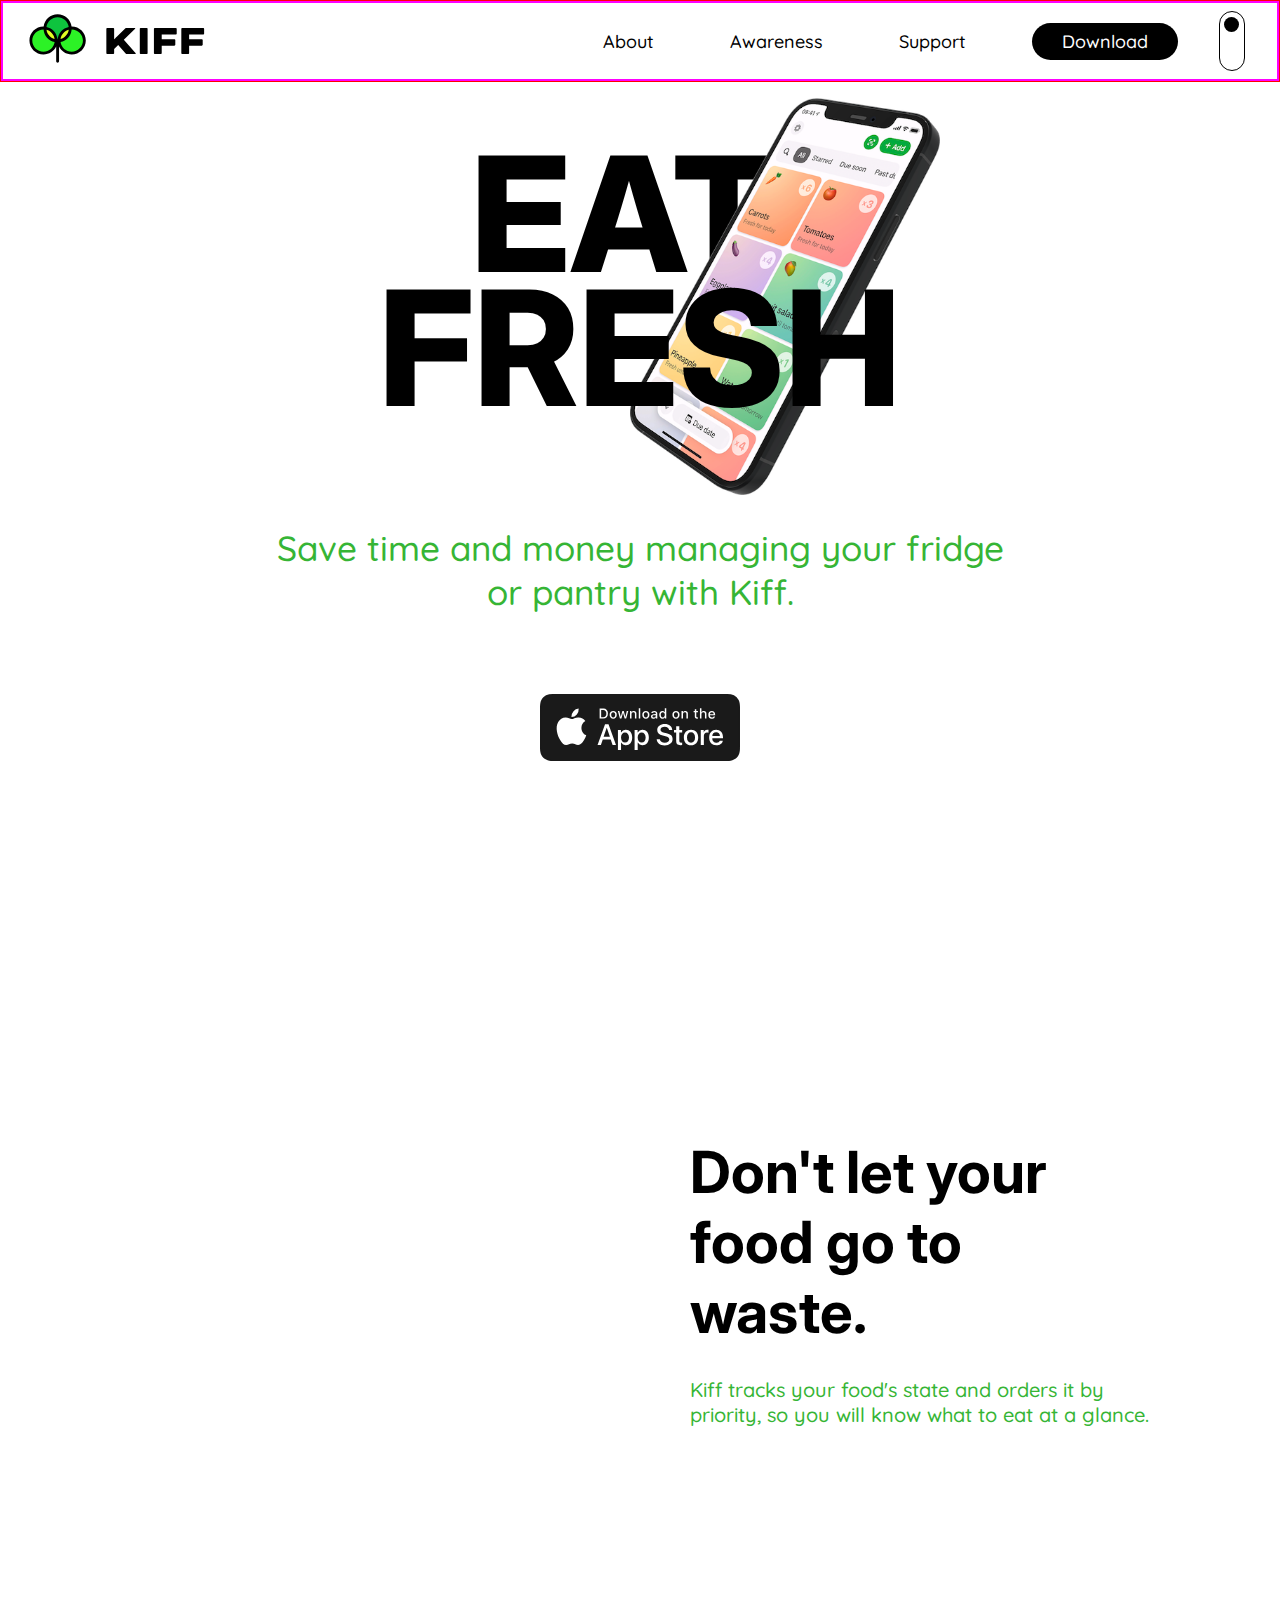
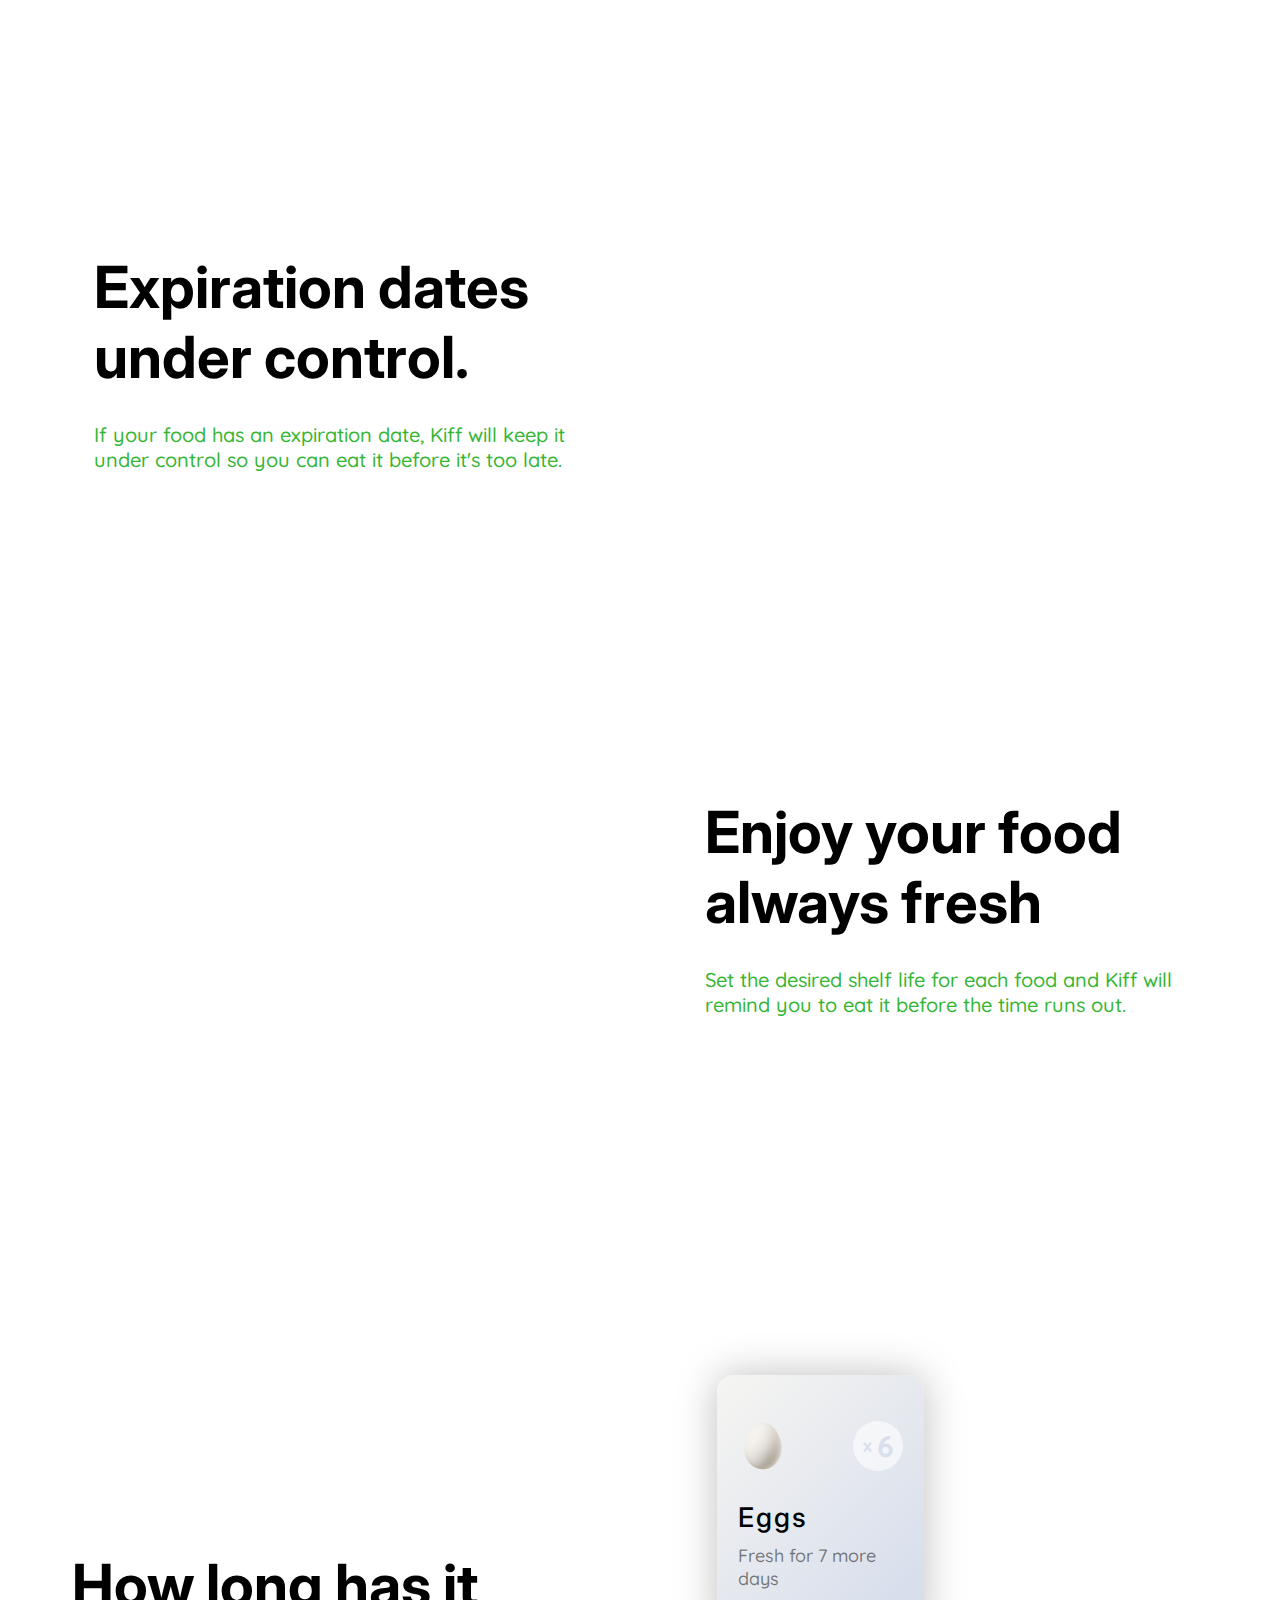
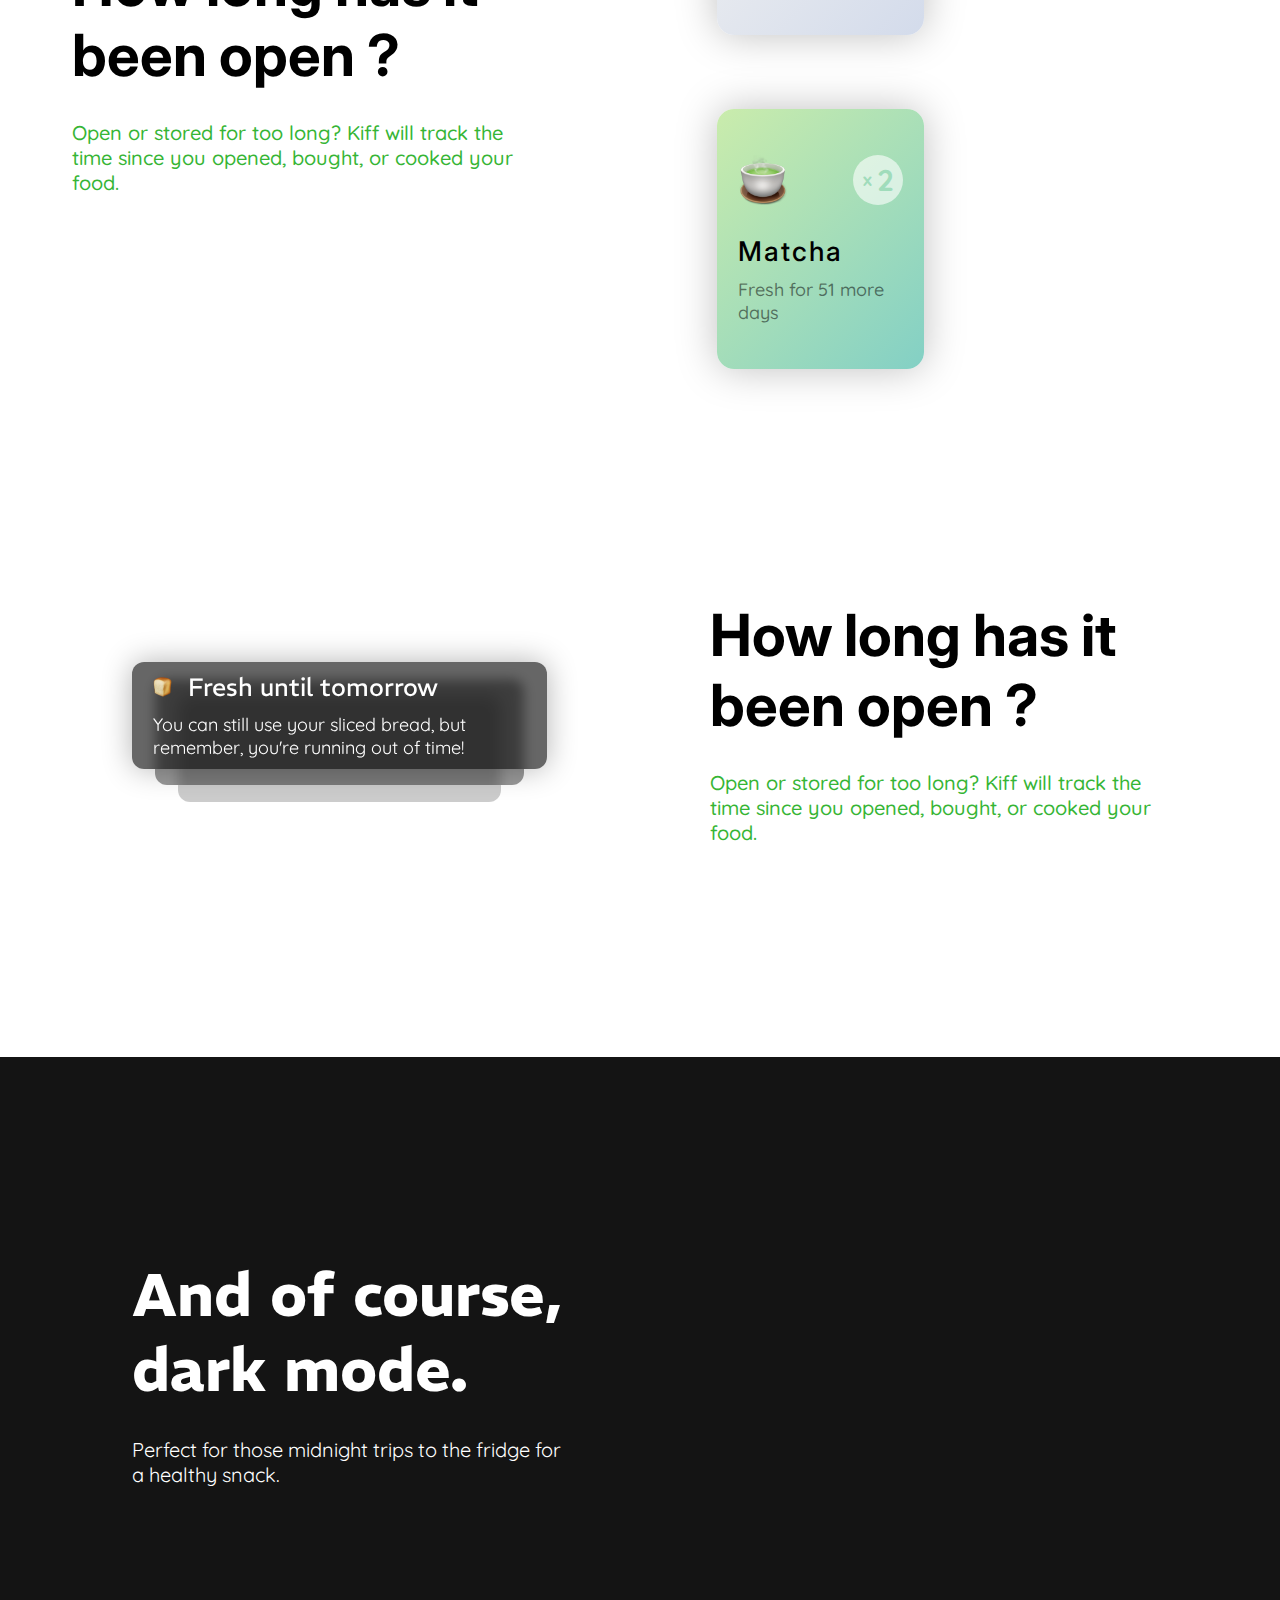
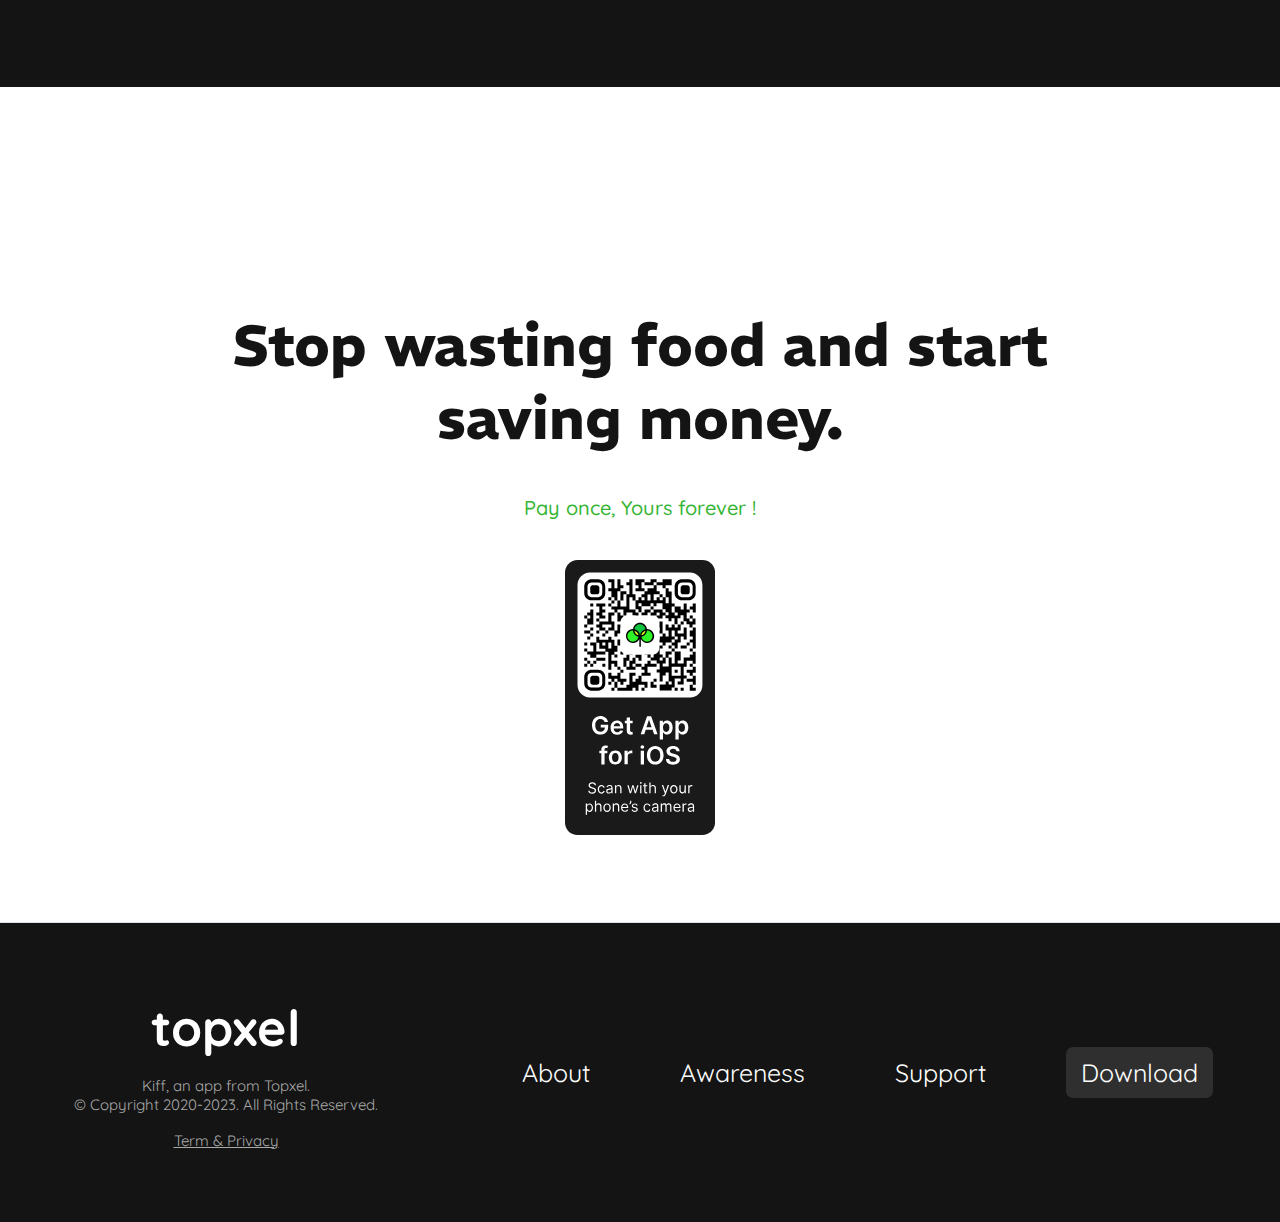
==== index.html @ e1a17e7e "all" ====
<!DOCTYPE html>
<html lang="en">

<head>
    <meta charset="UTF-8">
    <meta name="viewport" content="width=device-width, initial-scale=1.0">
    <title>EAT FRESH</title>
    <link href="stylesheet.css" rel="stylesheet">
    <link rel="stylesheet" href="darkModeSheet.css" disabled>
    <link rel="preconnect" href="https://fonts.googleapis.com">
    <link rel="preconnect" href="https://fonts.gstatic.com" crossorigin>
    <link href="https://fonts.googleapis.com/css2?family=Inter:wght@100;200;300;400;500;600;700;800;900&family=Quicksand:wght@300;400;500;600;700&family=REM:ital,wght@0,100;0,300;0,400;0,500;0,600;0,700;0,800;0,900;1,500;1,600;1,700;1,800;1,900&display=swap" rel="stylesheet">

    <script src="js/javascript.js"></script>



    <!-- Activer les CSS Media Queries -->
    <meta name="viewport" content="width=device-width, initial-scale=1.0, maximum-scale=1.0" />
</head>

<body>

    <section class="section1">
        <div class="menu-container">
            <nav class="nav-principale">
                <div class="navbar-toggle">
                    <span class="bar"></span>
                    <span class="bar"></span>
                    <span class="bar"></span>
                </div>
                <a href="index.html"><img  src="assets/asset 4.svg"></a>
                <ul class="navbar-menu">
                    <li class="right1"><a href="about.html">About</a></li>
                    <li class="right1"><a href="awareness.html">Awareness</a></li>
                    <li class="right1"><a href="support.html">Support</a></li>
                    <li class="right"><a href="https://www.apple.com/fr/">Download</a></li>
                </ul>


                <input type="checkbox" id="darkModeSheet" /><label for="darkModeSheet">Toggle</label>

            </nav>
        </div>
    </section>

    <section class="section2">
        <div class="global-1">
            <div class="EAT-FRESH">
                <h1> <span id="un">EAT </span>  <br>  <span id="deux"> FRESH </span> </h1>
                <img src="assets/asset 0.png">
            </div>
                <div class="accroche">
                    <h2>Save time and money managing your fridge <br> or pantry with Kiff.</h2>

                    <a target="_blank" href="https://www.apple.fr">
                        <img src="assets/asset 1.svg"/>
                    </a>
                </div>
            </div>
    </section>

    <section class="section3">
        <div class="global-2">
            <div class="mes-images">

                <div class="fond1">
                    <div class="logo1">
                        <img src="assets/asset 6.png">
                        <div class="nombre1">
                            <span>x</span>
                            <p>4</p>
                        </div>
                    </div>
                    <div class="name1">
                        <h1>Lettuce</h1>
                        <div class="espace1"></div>
                        <p>Fresh for 3 more<br>days</p>
                    </div>
                </div>



                <div class="fond2">
                    <div class="logo2">
                        <img src="assets/pineapple_1f34d.png">
                        <div class="nombre2">
                            <span>x</span>
                            <p>2</p>
                        </div>
                    </div>
                    <div class="name2">
                        <h1>Pineapple</h1>
                        <div class="espace1"></div>
                        <p>Fresh for 4 more<br>days</p>
                    </div>
                </div>



                <div class="fond3">
                    <div class="logo3">
                        <img src="assets/tomato_1f345.png">
                        <div class="nombre3">
                            <span>x</span>
                            <p>2</p>
                        </div>
                    </div>
                    <div class="name3">
                        <h1>Tomatoes</h1>
                        <div class="espace1"></div>
                        <p>Fresh for 8 more<br>days</p>
                    </div>
                </div>



                <div class="fond4">
                    <div class="logo4">
                        <img src="assets/carrot_1f955.png">
                        <div class="nombre4">
                            <span>x</span>
                            <p>6</p>
                        </div>
                    </div>
                    <div class="name4">
                        <h1>Carrots</h1>
                        <div class="espace1"></div>
                        <p>Fresh for 14 more<br>days</p>
                    </div>
                </div>
                
            </div>


            <div class="waste">
                <div class="global-3">
                <h1>Don't let your <br> food go to <br> waste.</h1>
                <p>Kiff tracks your food's state and orders it by priority, so you will know what to eat at a glance.</p>
            </div>
        </div>
    </div>
</section>

<section class="section4">
    <div class="global-4">
        <div class="expirations">
            <h1>Expiration dates under control.</h1>
            <p>If your food has an expiration date, Kiff will keep it under control so you can eat it before it's too late.</p>
        </div>
        <div class="card">
            <div class="mes3cards">


                <div class="card-1">
                    <div class="logo1-Milk">
                        <img src="assets/glass-of-milk_1f95b.png">
                        <div class="nombre1-Milk">
                            <span>x</span>
                            <p>1</p>
                        </div>
                    </div>
                    <div class="name1-Milk">
                        <h1>Milk</h1>
                        <p>Expires in 3 more<br>days</p>
                    </div>
                </div>


                <div class="card-2">
                    <div class="logo2-expire">
                        <img src="assets/hourglass-not-done-2395.png">
                        <p>Expires in</p>
                    </div>
                    <div class="name2-expire">
                        <h1> <span>7</span> days</h1>
                        <p>Aug 3, 2023</p>
                    </div>
                </div>


                <div class="card-3">
                    <div class="logo3-expire">
                        <img src="assets/hourglass-not-done-2395.png">
                        <p>Expires</p>
                    </div>
                    <div class="name3-expire">
                        <h1>Todays</h1>
                        <p>Aug 3, 2023</p>
                    </div>
                </div>


            </div>
        </div>
    </div>
</section>

<section class="section5">

    <div class="global-5">
        <div class="card-bis">
            <div class="mes3cards-bis">


                <div class="card-4">
                    <div class="logo4">
                        <img src="assets/spaghetti_1f35d.png">
                        <div class="nombre4-bis">
                            <span>x</span>
                            <p> 1</p>
                        </div>
                    </div>
                    <div class="name4-bis">
                        <h1>Pasta</h1>
                        <p>Fresh until tomorrow</p>
                    </div>
                </div>


                <div class="card-5">
                    <div class="logo5">
                        <img src="assets/stopwatch.png">
                        <p>Shelf Life</p>
                    </div>
                    <div class="name5">
                        <h1> <span>2</span> days</h1>
                    </div>
                </div>


                <div class="card-6">
                    <div class="logo6">
                        <img src="assets/view.png">
                        <p>Tracked for</p>
                    </div>
                    <div class="name6">
                        <h1> <span>1</span> days</h1>
                        <p>Since Aug 3, 2023</p>
                    </div>
                </div>


            </div>
        </div>

        <div class="enjoy">
            <h1>Enjoy your food always fresh</h1>
            <p>Set the desired shelf life for each food and Kiff will remind you to eat it before the time runs out.</p>
        </div>
    </div>
</section>



<section class="section7">
    <div class="global-7">
        <div class="mes-images-7">

            <div class="fond7">
                <div class="logo7">
                    <img src="assets/egg_1f95a.png">
                    <div class="nombre7">
                        <span>x</span>
                        <p>6</p>
                    </div>
                </div>
                <div class="name7">
                    <h1>Eggs</h1>
                    <div class="espace1"></div>
                    <p>Fresh for 7 more<br>days</p>
                </div>
            </div>


            <div class="fond8">
                <div class="logo8">
                    <img src="assets/view.png">
                    <p>Tracked for</p>
                </div>
                <div class="name8">
                    <h1> <span>28</span> days</h1>
                    <p>Since Jul 7, 2023</p>
                </div>
            </div>

            <div class="fond9">
                <div class="logo9">
                    <img src="assets/teacup-without-handle_1f375.png">
                    <div class="nombre9">
                        <span>x</span>
                        <p>2</p>
                    </div>
                </div>
                <div class="name9">
                    <h1>Matcha</h1>
                    <div class="espace1"></div>
                    <p>Fresh for 51 more<br>days</p>
                </div>
            </div>



            <div class="fond10">
                <div class="logo10">
                    <img src="assets/view.png">
                    <p>Tracked for</p>
                </div>
                <div class="name10">
                    <h1> <span>9</span> days</h1>
                    <p>Since Jul 26, 2023</p>
                </div>
            </div>
        </div>


        <div class="long">
            <div class="mini-global-7">
            <h1>How long has it been open ?</h1>
            <p>Open or stored for too long? Kiff will track the time since you opened, bought, or cooked your food.</p>
        </div>
    </div>
</div>

</section>




<section class="section8">
    <div class="global-8">
        <div class="notifs">

        <div class="notif1">
            <div class="titre">
                <img src="assets/bread_1f35e.png">
                <h1>Fresh until tomorrow</h1>
            </div>
            <p>You can still use your sliced bread, but remember, you're running out of time!</p>
        </div>
        <div class="notif2"></div>
        <div class="notif3"></div>

        </div>

        <div class="alert">
            <h1>How long has it been open ?</h1>
            <p>Open or stored for too long? Kiff will track the time since you opened, bought, or cooked your food.</p>
        </div>
    </div>
</section>


<section class="section9">
    <div class="bandeau">
        <div class="course">
            <h1>And of course, <br>dark mode.</h1>
            <p>Perfect for those midnight trips to the fridge for <br> a healthy snack.</p>
        </div>
        <div class="telephone">
            <img src="assets/asset 2.png">
        </div>
    </div>
</section>


<section class="section10">
    <div class="global-9">
        <h1>Stop wasting food and start<br> saving money.</h1>
        <p>Pay once, Yours forever !</p>
        <img src="assets/asset 3.svg">
    </div>
</section>



<footer>
    <div class="global-end">
        <div class="gauche">
            <h1>topxel</h1>
            <p>Kiff, an app from Topxel. <br>
                © Copyright 2020-2023. All Rights Reserved.</p>
            <div class="private">
                <p>Term & Privacy</p>
            </div>
        </div>


        <div class="droite">
            <ul>
                <li class="fin1"><a href="#">About</a></li>
                <li class="fin1"><a href="#">Awareness</a></li>
                <li class="fin1"><a href="#">Support</a></li>
                <li class="fin"><a href="#https://apple.fr">Download</a></li>
            </ul>
        </div>
    </div>


</footer>


</body>

</html>
---- stylesheet.css ----
*,
::before,
::after {
    box-sizing: border-box;
    margin: 0;
    padding: 0;
    scroll-behavior: smooth;

    @media only screen and (max-width: 768px) {
      box-sizing: border-box;
      margin: 0;
      padding: 0;
      scroll-behavior: smooth;
    }
}

.espace{
    margin-top: 20px;
}

body {
    margin: 0;
    padding: 0;
    overflow-x: hidden;
    width: 100%;

    @media only screen and (max-width: 768px) {
      margin: 0;
      padding: 0;
      overflow-x: hidden;
      width: 100%;
    }
}

.menu-container {
  display: flex;
  justify-content: center;
  width: 100%;
  z-index: 3;
  top: 2%;
  align-items: center;
  border: 1px solid red;

@media only screen and (max-width: 768px) {
  width: 100%;
    }

}

.nav-principale {
  display: flex;
  width: 100%;
  height: 80px;
  justify-content: space-between;
  align-items: center;
  padding: 1.2%;
  background-color: #fff;
  z-index: 2;
  border-bottom: 1px solid #d9dfed;
  transition: background-color 1s ease-in-out;
  border: 2px solid magenta;

  @media only screen and (max-width: 768px) {
    padding: 0.5em 2em;
    flex-direction: row;
    height: 70px;
    gap: 10px;
  }
}

.navbar-toggle {
  display: none;
  cursor: pointer;
}


.navbar-toggle .bar {
  width: 25px;
  height: 3px;
  background-color: black;
  margin-bottom: 5px;
}

.nav-principale img {
  padding-left: 4%;
  cursor: pointer;

  @media only screen and (max-width: 768px) {
    width: 140px;
  }
}

.nav-principale ul {
  display: flex;
  align-items: center;
  list-style: none;
  margin-left: auto;

  @media only screen and (max-width: 768px) {
    display: none;
    margin-left: 0px;
  }
}

.nav-principale li.right1 {
  margin-left: 1.5rem;
  margin-right: 2em;
  padding: 10px;
  transition: 0.4s ease;
}

.nav-principale li.right1:hover{
    background-color: #EEEEEE;
    border-radius: 5px;
    padding: 10px;
}

.nav-principale a {
    text-decoration: none;
    color: black;
    font-family: 'quicksand';
    font-size: 18px;
    font-weight: 500;
  
    @media only screen and (max-width: 768px) {
      font-size: 14px;   
    }
}

/* bouton header */

.right{
    margin-left: 1.5rem;
}

.right a{
    background-color: black;
    padding: 7px 30px;
    color: white !important; /* permet au dessus de la couleur du a noir de base */
    border-radius: 50px;
    font-size: 18px;
    cursor: pointer;
    transition: 0.5s ease-out;
}

.right a:hover{
    background-color: #36b535;
}

/* FIN bouton header */


  @media only screen and (max-width: 768px) {

  .navbar-toggle {
    display: flex;
    flex-direction: column;
  }


  .navbar-menu.show {
    display: flex;
    flex-direction: column;
    width: 100%;
    height: 300px;
    margin-top: 370px;
    gap: 20px;
    justify-content: center;
    align-items: center;
    background-color: #d9dfed70;
    border-bottom-left-radius: 20px;
    border-bottom-right-radius: 20px; 
    margin-left: 7px  
   }

   .right{
    display: flex;
    margin: 0rem 0.5rem;
   }

}

/*bouton DARKMODE */


  input[type=checkbox]{
    height: 0;
    width: 0;
    visibility: hidden;

    /* permet de cacher le caré dégeulasse */
  }
  
  label {
    cursor: pointer;
    text-indent: -9999px; /* cache le texte du label */
    width: 60px;
    height: 26px;
    background: none;
    border: 1px solid black;
    display: block;
    border-radius: 100px;
    position: relative;
    rotate: 90deg;
    margin-left: 1.5rem;

    @media only screen and (max-width: 768px) {
        rotate: none;
    }

  }
  
  label:after {
    content: '';
    position: absolute;
    top: 5px;
    left: 5px;
    width: 15px;
    height: 15px;
    background: black;
    border-radius: 90px;
    transition: 0.4s;
  }
  
  input:checked + label {
    background: #fff;
  }
  
  input:checked + label:after {
    left: calc(100% - 5px);
    transform: translateX(-100%);
  }
  
  label:active:after {
    width: 50px; /* permet de faire l'effet sur la boule de couleur quand tu clique dessus et qu'elle se défrome */
  }


/* FIN bouton DARKMODE */



  /* SECTION 2 */

  .section2{
    width: 100%;
    height: 750px;
    display: flex;
    justify-content: center;
    align-items: center;
    transition: background-color 1s ease-in-out;

    @media only screen and (max-width: 768px) {
       height: 750px;
    }

  }

  .global-1{
    width: 70%;
    height: 800px;
    padding-top: 20px;
  }


  .EAT-FRESH {
    position: relative;
    display: flex;
    flex-direction: column;
    justify-content: center;
    align-items: center;
    text-align: center;
    top: 70px;
}

.EAT-FRESH h1 {
    font-family: 'inter';
    font-size: 160px;
    font-weight: 800;
    line-height: 84%;
    position: relative;
    transition: color 1s ease-in-out;

    @media only screen and (max-width: 768px){
        font-size: 100px;
    }
}

.EAT-FRESH #un{
   margin-left: -34px;
}

.EAT-FRESH #deux{
    z-index: 1;
    position: relative;
}

.EAT-FRESH img {
    position: absolute;
    width: 310px;
    z-index: 0;
    margin-left: 290px;
    margin-top: 30px;

    @media only screen and (max-width: 768px) {
        width: 160px;
        margin-left: 140px;
    }
}

.accroche{
    width: 100%;
    height: 200px;
    margin-top: 150px;
    display: flex;
    align-items: center;
    justify-content: center;
    padding-top: 100px;
    display: flex;
    flex-direction: column;
    gap: 80px;

    @media only screen and (max-width: 768px){
        height: 400px;
        padding-top: 30px;
    }
}

.accroche h2{
    font-family: 'quicksand';
    font-size: 35px;
    font-weight: 500;
    color: #36b535;
    text-align: center;

    @media only screen and (max-width) {
        font-size: 30px;
    }
}

.accroche img{
    width: 200px;
    cursor: pointer;
}



  /* SECTION 3 */




.section3{
    width: 100%;
    height: 100vh;
    display: flex;
    justify-content: center;
    align-items: center;

    @media only screen and (max-width: 768px){
        height: fit-content;
        flex-direction: column;
    }
}

.global-2{
    width: 90%;
    height: 90%;  
    display: flex;
    justify-content: center;
    align-items: center;
    gap: 100px;

    @media only screen and (max-width: 768px){
        flex-direction: column-reverse;
        display: flex;
        width: 100%;
        gap: 50px;
        height: 88%;
        margin-top: 40px;

    }
}

.mes-images{
    width: 45%;
    height: 80%;
    display: flex;
    flex-wrap: wrap;
    justify-content: center;
    align-items: center; 
    position: relative;

    /*code qui permet de faire apparaitre la div avec JAVASCRIPT */
  
    left: 0%; /* Placez l'élément au milieu de l'écran horizontalement */
    opacity: 100;
    transition: left 0.9s ease-in-out, opacity 1s ease-in;


    @media only screen and (max-width: 768px){
        width: 100%;
        height: 22%;
    }
}




.fond1{
    width: 40%;
    height: 40%;
    border-radius: 17px;
    background: linear-gradient(135deg, rgb(202, 236, 172) 0%, rgb(131, 208, 197) 100%);
    display: flex;
    justify-content: center;
    flex-direction: column;
    align-items: center;
    gap: 30px;
    margin-bottom: 20px;
    box-shadow: 0px 0px 40px #00000040;

    @media only screen and (max-width: 768px){
        height: 160px;
        gap: 15px; 
        box-shadow: 0px 0px 30px #00000030;
    }
}

.fond1:hover{
    cursor: pointer;
}

.logo1{
    width: 80%;
    height: fit-content;
    display: flex;
    flex-direction: row;
    justify-content: space-between;
}

.logo1 img{
    width: 50px;
    height: 50px;

    @media only screen and (max-width: 768px){
        width: 30px;
        height: 30px;
    }
}

.nombre1{
    width: 50px;
    height: 50px;
    background-color: #ffffff99;
    border-radius: 30px;
    display: flex;
    justify-content: center;
    align-items: center;

    @media only screen and (max-width: 768px){
        height: 33px;
        width: 33px;
    }
}

.nombre1 p{
    font-size: 30px;
    font-family: 'quicksand';
    font-weight: 900;
    color: rgb(160, 220, 187);

    @media only screen and (max-width: 768px){
        font-size: 18px;
    }
}

.nombre1 span {
    font-size: 18px;
    font-family: 'quicksand';
    font-weight: 900;
    color: rgb(160, 220, 187);
    margin-right: 5px;
}

.espace1{
    margin-top: 10px;
}


.name1 {
    width: 80%;

    @media only screen and (max-width: 768px){
        width: 137px;
    }
}

.name1 h1{
    font-family: 'inter';
    font-weight: 500;
    letter-spacing: 2px;
    font-size: 27px;

    @media only screen and (max-width: 768px){
        font-size: 20px;
    }

}

.name1 p{
    font-family: 'quicksand';
    font-size: 18px;
    font-weight: 500;
    color: #00000080;

    @media only screen and (max-width: 768px){
        font-size: 15px;
    }
}





.fond2{
    width: 40%;
    height: 40%;
    margin-left: 50px;
    border-radius: 17px;
    background : linear-gradient(135deg, rgb(255, 239, 184) 0%, rgb(251, 220, 113) 100%);
    display: flex;
    justify-content: center;
    flex-direction: column;
    align-items: center;
    gap: 30px;
    margin-bottom: 20px;
    box-shadow: 0px 0px 40px #00000040;

    @media only screen and (max-width: 768px){
       margin-left: 30px;
        height: 160px;
        gap: 15px; 
        box-shadow: 0px 0px 30px #00000030;
    }
}


.logo2{
    width: 80%;
    height: fit-content;
    display: flex;
    flex-direction: row;
    justify-content: space-between;
}

.logo2 img{
    width: 50px;
    height: 50px;

    @media only screen and (max-width: 768px){
        width: 30px;
        height: 30px;
    }
}


.nombre2{
    width: 50px;
    height: 50px;
    background-color: #ffffff99;
    border-radius: 30px;
    display: flex;
    justify-content: center;
    align-items: center;

    @media only screen and (max-width: 768px){
        height: 33px;
        width: 33px;
    }
}

.nombre2 p{
    font-size: 30px;
    font-family: 'quicksand';
    font-weight: 900;
    color: rgb(252, 224, 130);

    @media only screen and (max-width: 768px){
        font-size: 18px;
    }
}

.nombre2 span {
    font-size: 18px;
    font-family: 'quicksand';
    font-weight: 900;
    color: rgb(252, 224, 130);
    margin-right: 5px;
}

.espace1{
    margin-top: 10px;
}


.name2 {
    width: 80%;

    @media only screen and (max-width: 768px){
        width: 137px;
    }
}

.name2 h1{
    font-family: 'inter';
    font-weight: 500;
    letter-spacing: 2px;
    font-size: 27px;

    @media only screen and (max-width: 768px){
        font-size: 20px;
    }
}

.name2 p{
    font-family: 'quicksand';
    font-size: 18px;
    font-weight: 500;
    color: #00000080;

    @media only screen and (max-width: 768px){
        font-size: 15px;
    }
}





.fond3{
    width: 40%;
    height: 40%;
    border-radius: 17px;
    background: linear-gradient(135deg, rgb(255, 200, 143) 0%, rgb(255, 143, 143) 100%);
    display: flex;
    justify-content: center;
    flex-direction: column;
    align-items: center;
    gap: 30px;
    box-shadow: 0px 0px 40px #00000040;

    @media only screen and (max-width: 768px){
        height: 160px;
        gap: 15px; 
        box-shadow: 0px 0px 30px #00000030;
    }
}

.logo3{
    width: 80%;
    height: fit-content;
    display: flex;
    flex-direction: row;
    justify-content: space-between;
}

.logo3 img{
    width: 50px;
    height: 50px;

    @media only screen and (max-width: 768px){
        width: 30px;
        height: 30px;
    }
}


.nombre3{
    width: 50px;
    height: 50px;
    background-color: #ffffff99;
    border-radius: 30px;
    display: flex;
    justify-content: center;
    align-items: center;

    @media only screen and (max-width: 768px){
        height: 33px;
        width: 33px;
        margin-right: 0px;
    }
}

.nombre3 p{
    font-size: 30px;
    font-family: 'quicksand';
    font-weight: 900;
    color: rgb(255, 166, 143);

    @media only screen and (max-width: 768px){
        font-size: 18px;
    }
}

.nombre3 span {
    font-size: 18px;
    font-family: 'quicksand';
    font-weight: 900;
    color: rgb(255, 166, 143);
    margin-right: 5px;
}

.espace1{
    margin-top: 10px;
}


.name3 {
    width: 80%;

    @media only screen and (max-width: 768px){
        width: 137px;
    }
}

.name3 h1{
    font-family: 'inter';
    font-weight: 500;
    letter-spacing: 2px;
    font-size: 27px;

    @media only screen and (max-width: 768px){
        font-size: 20px;
    }
}

.name3 p{
    font-family: 'quicksand';
    font-size: 18px;
    font-weight: 500;
    color: #00000080;

    @media only screen and (max-width: 768px){
        font-size: 15px;
    }
}







.fond4{
    width: 40%;
    height: 40%;
    margin-left: 50px;
    border-radius: 17px;
    background: linear-gradient(135deg, rgb(255, 232, 188) 0%, rgb(255, 156, 84) 100%);
    display: flex;
    justify-content: center;
    flex-direction: column;
    align-items: center;
    gap: 30px;
    box-shadow: 0px 0px 40px #00000040;

    @media only screen and (max-width: 768px){
        margin-left: 30px;
            height: 160px;
            gap: 15px; 
            box-shadow: 0px 0px 30px #00000030;
        }
    }



.logo4{
    width: 80%;
    height: fit-content;
    display: flex;
    flex-direction: row;
    justify-content: space-between;
}

.logo4 img{
    width: 50px;
    height: 50px;

    @media only screen and (max-width: 768px){
        width: 30px;
        height: 30px;
    }
}


.nombre4{
    width: 50px;
    height: 50px;
    background-color: #ffffff99;
    border-radius: 30px;
    display: flex;
    justify-content: center;
    align-items: center;

    @media only screen and (max-width: 768px){
        height: 33px;
        width: 33px;
    }
}

.nombre4 p{
    font-size: 30px;
    font-family: 'quicksand';
    font-weight: 900;
    color: rgb(255, 187, 129);

    @media only screen and (max-width: 768px){
        font-size: 18px;
    }
}

.nombre4 span {
    font-size: 18px;
    font-family: 'quicksand';
    font-weight: 900;
    color: rgb(255, 187, 129);
    margin-right: 5px;
}

.espace1{
    margin-top: 10px;
}


.name4 {
    width: 80%;

    @media only screen and (max-width: 768px){
        width: 137px;
    }
}

.name4 h1{
    font-family: 'inter';
    font-weight: 500;
    letter-spacing: 2px;
    font-size: 27px;

    @media only screen and (max-width: 768px){
        font-size: 20px;
    }
}

.name4 p{
    font-family: 'quicksand';
    font-size: 18px;
    font-weight: 500;
    color: #00000080;

    @media only screen and (max-width: 768px){
        font-size: 15px;
    }
}



.waste{
    width: 45%;
    height: 80%;
    display: flex;
    flex-direction: column;
    justify-content: center; 
    
    @media only screen and (max-width: 768px){
        width: 90%;
        height: fit-content;
        justify-content: center;
        align-items: center;
        margin-top: 20%;
    }
}

.global-3{
    width: 90%;
    display: flex;
    flex-direction: column;
    gap: 30px;
}

.waste h1{
    font-family: 'inter';
    font-size: 58px;

    @media only screen and (max-width: 768px){
        text-align: center;
    }
}

.waste p{
    font-family: 'quicksand';
    font-size: 20px;
    color: #36b535;
    font-weight: 500;

    @media only screen and (max-width: 768px){
        text-align: center;
    }
}



/* SECTION 4 */



.section4{
    width: 100%;
    height: fit-content;
    display: flex;
    justify-content: center;
    align-items: center;

    @media only screen and (max-width:768px) {
        flex-direction: column;
        height: auto;
    }
}

.global-4{
    width: 90%;
    height: 90%;
    gap: 100px;
    display: flex;
    justify-content: center;

    @media only screen and (max-width:768px) {
        flex-direction: column;
        gap: 50px;
        height: auto;
    }
}

.expirations{
    width: 45%;
    height: fit-content;
    display: flex;
    flex-direction: column;
    gap: 30px;
    margin-top: 120px;
    margin-left: 30px;

    @media only screen and (max-width:768px) {
        flex-direction: column;
        width: 100%;
        margin-top: 40%;
        margin-left: 0px;
    }
}

.expirations h1{
    font-family: 'inter';
    font-size: 58px;

    @media only screen and (max-width: 768px){
        text-align: center;
    }
}


.expirations p{
    font-family: 'quicksand';
    font-size: 20px;
    color: #36b535;
    font-weight: 500;

    @media only screen and (max-width: 768px){
        text-align: center;
    }
}

.card{
    width: 45%;
    height: 100%;
    display: flex;
    justify-content: center;
    align-items: center;
    margin-top: -100px;

    @media only screen and (max-width:768px) {
        flex-direction: column;
        width: 100%;
        height: fit-content;
        margin-top: 30px;
    }
}

.mes3cards{
    width: 100%;
    height: 100%;
    display: flex;
    justify-content: center;
    align-items: center;
    flex-direction: column;


    @media only screen and (max-width:768px) {
        gap: 20px;
     }
    
}




.card-1, .card-2, .card-3{
    width: 215px;
    height: 215px;
    border-radius: 17px;

}

.card-1:hover, .card-2:hover, .card-3:hover{
    transform: translateY(-60px);
}




.card-1{
    top: 100px;
    left: -120px;
    position: relative;
    background:linear-gradient(135deg, rgb(218, 227, 244) 0%, rgb(146, 163, 195) 100%);
    border-radius: 17px;
    display: flex;
    justify-content: center;
    flex-direction: column;
    align-items: center;
    gap: 30px;
    box-shadow: 0px 0px 40px #00000040;

    /* code pour effet javascript */

    opacity: 1;
    transition: left 0.9s ease-out 0.7s, opacity 0.9s ease-in 0.7s, transform 0.5s ease-in-out;

    @media only screen and (max-width:768px) {
       left: 0px;
       top: 0px;
    }
}

.logo1-Milk{
    width: 80%;
    height: fit-content;
    display: flex;
    flex-direction: row;
    justify-content: space-between;
}

.logo1-Milk img{
    width: 50px;
    height: 50px;

    @media only screen and (max-width: 768px){
        width: 50px;
        height: 50px;
    }
}

.nombre1-Milk {
    width: 50px;
    height: 50px;
    background-color: #ffffff99;
    border-radius: 30px;
    display: flex;
    justify-content: center;
    align-items: center;

    @media only screen and (max-width: 768px){
        height: 50px;
        width: 50px;
        margin-right: 0px;
    }
}

.nombre1-Milk p{
    font-size: 30px;
    font-family: 'quicksand';
    font-weight: 900;
    color: rgb(178, 191, 217);

    @media only screen and (max-width: 768px){
        font-size: 23px;
    }
}

.nombre1-Milk span {
    font-size: 18px;
    font-family: 'quicksand';
    font-weight: 900;
    color: rgb(178, 191, 217);
    margin-right: 5px;
}

.espace2{
    margin-top: 10px;
}


.name1-Milk {
    width: 80%;

    @media only screen and (max-width: 768px){
        width: 155px;
    }
}

.name1-Milk h1{
    font-family: 'inter';
    font-weight: 500;
    letter-spacing: 2px;
    font-size: 27px;

    @media only screen and (max-width: 768px){
        font-size: 25px;
    }
}

.name1-Milk p{
    font-family: 'quicksand';
    font-size: 18px;
    font-weight: 600;
    color: #00000050;
}





.card-2{
    position: relative;
    background-color: #fff;
    border-radius: 17px;
    display: flex;
    justify-content: center;
    flex-direction: column;
    align-items: center;
    gap: 40px;
    box-shadow: 0px 0px 40px #00000040;

     /* code pour effet javascript */
    
    opacity: 1;
    left: 0px;
    transition: left 0.9s ease-out 0.7s /*delai*/ , opacity 0.9s ease-in 0.7s, transform 0.5s ease-in-out;


    @media only screen and (max-width:768px) {
        left: 0px;
        top: 0px;
     }
}

.logo2-expire{
    width: 80%;
    height: fit-content;
    display: flex;
    flex-direction: row;
    justify-content: space-between;
}

.logo2-expire img{
    width: 30px;
    height: 30px;
}

.logo2-expire p{
    font-size: 24px;
    color: #ff3c04;
    font-family: 'inter';
}


.name2-expire {
    width: 80%;

    @media only screen and (max-width: 768px){
        width: 160px;
    }
}

.name2-expire h1{
    font-family: 'inter';
    font-weight: 500;
    font-size: 20px;

}

.name2-expire span{
    font-size: 60px;
}

.name2-expire p{
    font-family: 'quicksand';
    font-size: 18px;
    font-weight: 600;
    color: #00000050;

    @media only screen and (max-width: 768px){
        font-size: 18px;
    }
}





.card-3{
    top: -100px;
    left: 120px;
    position: relative;
    background-color: #fff;
    border-radius: 17px;
    display: flex;
    justify-content: center;
    flex-direction: column;
    align-items: center;
    gap: 60px;
    box-shadow: 0px 0px 40px #00000040;

         /* code pour effet javascript */

    opacity: 1;
    transition: left 0.9s ease-out 0.7s, opacity 0.9s ease-in 0.7s, transform 0.5s ease-in-out;


    @media only screen and (max-width:768px) {
        left: 0px;
        top: 0px;
     }
}


.logo3-expire{
    width: 80%;
    height: fit-content;
    display: flex;
    flex-direction: row;
    justify-content: space-between;
}

.logo3-expire img{
    width: 30px;
    height: 30px;

    @media only screen and (max-width: 768px){
        width: 30px;
        height: 30px;
    }
}

.logo3-expire p{
    font-size: 24px;
    color: #ff3c04;
    font-family: 'inter';
}

.espace2{
    margin-top: 10px;
}


.name3-expire {
    width: 80%;

    @media only screen and (max-width: 768px){
        width: 160px;
    }
}

.name3-expire h1{
    font-family: 'inter';
    font-weight: 500;
    font-size: 40px;

    @media only screen and (max-width: 768px){
        font-size: 36px;
    }
}

.name3-expire p{
    font-family: 'quicksand';
    font-size: 18px;
    font-weight: 600;
    color: #00000050;
}




/* SECTION 5 */




.section5{
    width: 100%;
    height: fit-content;
    display: flex;
    justify-content: center;
    align-items: center;

}

.global-5{
    width: 90%;
    height: 90%;
    gap: 100px;
    display: flex;
    justify-content: center;

    @media only screen and (max-width:768px) {
        flex-direction: column-reverse;
        gap: 50px;
        height: auto;
    }
}

.enjoy{
    width: 45%;
    height: fit-content;
    display: flex;
    flex-direction: column;
    gap: 30px;
    margin-top: 120px;
    margin-left: 30px;

    @media only screen and (max-width:768px) {
        flex-direction: column;
        width: 100%;
        margin-top: 40%;
        margin-left: 0px;
    }
}

.enjoy h1{
    font-family: 'inter';
    font-size: 58px;

    @media only screen and (max-width: 768px){
        text-align: center;
    }
}


.enjoy p{
    font-family: 'quicksand';
    font-size: 20px;
    color: #36b535;
    font-weight: 500;

    @media only screen and (max-width: 768px){
        text-align: center;
    }
}

.card-bis{
    width: 45%;
    height: 100%;
    display: flex;
    justify-content: center;
    align-items: center;
    margin-top: -100px;

    @media only screen and (max-width:768px) {
        flex-direction: column;
        width: 100%;
        height: fit-content;
        margin-top: 30px;
    }
}

.mes3cards-bis{
    width: 100%;
    height: 100%;
    display: flex;
    justify-content: center;
    align-items: center;
    flex-direction: column;


    @media only screen and (max-width:768px) {
        gap: 20px;
     }
    
}




.card-4, .card-5, .card-6{
    width: 215px;
    height: 215px;
    border-radius: 17px;

}

.card-4:hover, .card-5:hover, .card-6:hover{
    transform: translateY(-60px);
}




.card-4{
    top: 100px;
    left: -120px;
    position: relative;
    background:linear-gradient(135deg, rgb(255, 228, 184) 0%, rgb(255, 200, 109) 100%);
    border-radius: 17px;
    display: flex;
    justify-content: center;
    flex-direction: column;
    align-items: center;
    gap: 50px;
    box-shadow: 0px 0px 40px #00000040;

    /* code pour effet javascript */

    opacity: 1;
    transition: left 0.9s ease-out 0.7s, opacity 0.9s ease-in 0.7s, transform 0.5s ease-in-out;

    @media only screen and (max-width:768px) {
       left: 0px;
       top: 0px;
    }
}

.logo4{
    width: 80%;
    height: fit-content;
    display: flex;
    flex-direction: row;
    justify-content: space-between;
}

.logo4 img{
    width: 50px;
    height: 50px;

    @media only screen and (max-width: 768px){
        width: 50px;
        height: 50px;
    }
}

.nombre4-bis {
    width: 50px;
    height: 50px;
    background-color: #ffffff99;
    border-radius: 30px;
    display: flex;
    justify-content: center;
    align-items: center;

    @media only screen and (max-width: 768px){
        height: 50px;
        width: 50px;
        margin-right: 0px;
    }
}

.nombre4-bis p{
    font-size: 30px;
    font-family: 'quicksand';
    font-weight: 900;
    color: rgb(255, 207, 128);

    @media only screen and (max-width: 768px){
        font-size: 23px;
    }
}

.nombre4-bis span {
    font-size: 18px;
    font-family: 'quicksand';
    font-weight: 900;
    margin-right: 5px;
    color: rgb(255, 207, 128);
}

.espace2{
    margin-top: 10px;
}


.name4-bis {
    width: 80%;
    display: flex;
    flex-direction: column;
    gap: 10px;

    @media only screen and (max-width: 768px){
        width: 155px;
    }
}

.name4-bis h1{
    font-family: 'inter';
    font-weight: 500;
    letter-spacing: 2px;
    font-size: 27px;

    @media only screen and (max-width: 768px){
        font-size: 30px;
    }
}

.name4-bis p{
    font-family: 'quicksand';
    font-size: 18px;
    font-weight: 600;
    color: #00000050;
}





.card-5{
    position: relative;
    background-color: #fff;
    border-radius: 17px;
    display: flex;
    justify-content: center;
    flex-direction: column;
    align-items: center;
    gap: 60px;
    box-shadow: 0px 0px 40px #00000040;

     /* code pour effet javascript */
    
    opacity: 1;
    left: 0px;
    transition: left 0.9s ease-out 0.7s /*delai*/ , opacity 0.9s ease-in 0.7s, transform 0.5s ease-in-out;


    @media only screen and (max-width:768px) {
        left: 0px;
        top: 0px;
     }
}

.logo5 {
    width: 80%;
    height: fit-content;
    display: flex;
    flex-direction: row;
    gap: 10px;
}

.logo5 img{
    width: 30px;
    height: 30px;
}

.logo5 p{
    font-size: 24px;
    color: #36b535;
    font-family: 'inter';
}


.name5 {
    width: 80%;

    @media only screen and (max-width: 768px){
        width: 160px;
    }
}

.name5 h1{
    font-family: 'inter';
    font-weight: 500;
    font-size: 20px;

}

.name5 span{
    font-size: 60px;
}






.card-6{
    top: -100px;
    left: 120px;
    position: relative;
    background-color: #fff;
    border-radius: 17px;
    display: flex;
    justify-content: center;
    flex-direction: column;
    align-items: center;
    gap: 50px;
    box-shadow: 0px 0px 40px #00000040;

         /* code pour effet javascript */

    opacity: 1;
    transition: left 0.9s ease-out 0.7s, opacity 1s ease-in 0.7s, transform 0.5s ease-in-out;


    @media only screen and (max-width:768px) {
        left: 0px;
        top: 0px;
     }
}


.logo6{
    width: 80%;
    height: fit-content;
    display: flex;
    flex-direction: row;
    gap: 10px;
}

.logo6 img{
    width: 30px;
    height: 30px;

    @media only screen and (max-width: 768px){
        width: 30px;
        height: 30px;
    }
}

.logo6 p{
    font-size: 24px;
    color: #0492ff;
    font-family: 'inter';
}

.espace2{
    margin-top: 10px;
}


.name6 {
    width: 80%;

    @media only screen and (max-width: 768px){
        width: 160px;
    }
}

.name6 h1{
    font-family: 'inter';
    font-weight: 500;
    font-size: 20px;
}

.name6 p{
    font-family: 'quicksand';
    font-size: 18px;
    font-weight: 600;
    color: #00000050;
}

.name6 span{
    font-size: 60px;
}




/* SECTION 7 */





.section7{
    width: 100%;
    height: 100vh;
    display: flex;
    justify-content: center;
    align-items: center;


    @media only screen and (max-width: 768px){
        height: fit-content;
        flex-direction: column;
    }
}

.global-7{
    width: 90%;
    height: 90%;  
    display: flex;
    justify-content: center;
    align-items: center;
    gap: 100px;
    flex-direction: row-reverse;

    @media only screen and (max-width: 768px){
        flex-direction: column-reverse;
        display: flex;
        width: 100%;
        gap: 50px;
        height: 88%;
        margin-top: 40px;

    }
}

.mes-images-7{
    width: 45%;
    height: 80%;
    display: flex;
    flex-wrap: wrap;
    justify-content: center;
    align-items: center; 
    position: relative;

    /*code qui permet de faire apparaitre la div avec JAVASCRIPT */
  
    left: 0%; /* Placez l'élément au milieu de l'écran horizontalement */
    opacity: 100;
    transition: left 1.2s ease-out, opacity 1s ease-in;


    @media only screen and (max-width: 768px){
        width: 100%;
        height: 22%;
    }
}




.fond7{
    width: 40%;
    height: 40%;
    border-radius: 17px;
    background: linear-gradient(135deg, rgb(246, 245, 242) 0%, rgb(211, 219, 235) 100%);
    display: flex;
    justify-content: center;
    flex-direction: column;
    align-items: center;
    gap: 30px;
    margin-bottom: 20px;
    box-shadow: 0px 0px 40px #00000040;

    @media only screen and (max-width: 768px){
        height: 160px;
        gap: 15px; 
        box-shadow: 0px 0px 30px #00000030;
    }
}

.fond7:hover{
    cursor: pointer;
}

.logo7{
    width: 80%;
    height: fit-content;
    display: flex;
    flex-direction: row;
    justify-content: space-between;
}

.logo7 img{
    width: 50px;
    height: 50px;

    @media only screen and (max-width: 768px){
        width: 30px;
        height: 30px;
    }
}

.nombre7{
    width: 50px;
    height: 50px;
    background-color: #ffffff99;
    border-radius: 30px;
    display: flex;
    justify-content: center;
    align-items: center;

    @media only screen and (max-width: 768px){
        height: 33px;
        width: 33px;
    }
}

.nombre7 p{
    font-size: 30px;
    font-family: 'quicksand';
    font-weight: 900;
    color: rgb(217, 223, 237);

    @media only screen and (max-width: 768px){
        font-size: 18px;
    }
}

.nombre7 span {
    font-size: 18px;
    font-family: 'quicksand';
    font-weight: 900;
    color: rgb(217, 223, 237);
    margin-right: 5px;
}

.espace1{
    margin-top: 10px;
}


.name7 {
    width: 80%;

    @media only screen and (max-width: 768px){
        width: 137px;
    }
}

.name7 h1{
    font-family: 'inter';
    font-weight: 500;
    letter-spacing: 2px;
    font-size: 27px;

    @media only screen and (max-width: 768px){
        font-size: 20px;
    }

}

.name7 p{
    font-family: 'quicksand';
    font-size: 18px;
    font-weight: 500;
    color: #00000080;

    @media only screen and (max-width: 768px){
        font-size: 15px;
    }
}






.fond8{
    width: 40%;
    height: 40%;
    margin-left: 50px;
    border-radius: 17px;
    background : #fff;
    display: flex;
    justify-content: center;
    flex-direction: column;
    align-items: center;
    gap: 30px;
    margin-bottom: 20px;
    box-shadow: 0px 0px 40px #00000040;

    position: relative;
    top: 0px;
    opacity: 1;
    transition: opacity 0.5s ease-in-out, top 0.5s ease;

    @media only screen and (max-width: 768px){
       margin-left: 30px;
        height: 160px;
        gap: 15px; 
        box-shadow: 0px 0px 30px #00000030;
    }
}


.logo8 {
    width: 80%;
    height: fit-content;
    display: flex;
    flex-direction: row;
    justify-content: space-between;
    align-items: center;
}

.logo8 img{
    width: 30px;
    height: 30px;

    @media only screen and (max-width: 768px){
        width: 30px;
        height: 30px;
    }
}

.logo8 p{
    font-size: 24px;
    color: #0492ff;
    font-family: 'inter';

    @media only screen and (max-width: 768px){
        font-size: 15px;
    }
    
}

.espace1{
    margin-top: 10px;
}


.name8 {
    width: 80%;

    @media only screen and (max-width: 768px){
        width: 137px;
    }
}

.name8 h1{
    font-family: 'inter';
    font-weight: 500;
    font-size: 20px;

    @media only screen and (max-width: 768px){
        font-size: 20px;
    }
}

.name8 p{
    font-family: 'quicksand';
    font-size: 18px;
    font-weight: 500;
    color: #00000080;

    @media only screen and (max-width: 768px){
        font-size: 15px;
    }
}

.name8 span{
    font-size: 60px;

    @media only screen and (max-width: 768px){
        font-size: 45px;
    }
}





.fond9{
    width: 40%;
    height: 40%;
    border-radius: 17px;
    background: linear-gradient(135deg, rgb(202, 236, 172) 0%, rgb(131, 208, 197) 100%);
    display: flex;
    justify-content: center;
    flex-direction: column;
    align-items: center;
    gap: 30px;
    box-shadow: 0px 0px 40px #00000040;

    @media only screen and (max-width: 768px){
        height: 160px;
        gap: 15px; 
        box-shadow: 0px 0px 30px #00000030;
    }
}

.logo9{
    width: 80%;
    height: fit-content;
    display: flex;
    flex-direction: row;
    justify-content: space-between;
}

.logo9 img{
    width: 50px;
    height: 50px;

    @media only screen and (max-width: 768px){
        width: 30px;
        height: 30px;
    }
}


.nombre9{
    width: 50px;
    height: 50px;
    background-color: #ffffff99;
    border-radius: 30px;
    display: flex;
    justify-content: center;
    align-items: center;

    @media only screen and (max-width: 768px){
        height: 33px;
        width: 33px;
        margin-right: 0px;
    }
}

.nombre9 p{
    font-size: 30px;
    font-family: 'quicksand';
    font-weight: 900;
    color: rgb(160, 220, 187);

    @media only screen and (max-width: 768px){
        font-size: 18px;
    }
}

.nombre9 span {
    font-size: 18px;
    font-family: 'quicksand';
    font-weight: 900;
    color: rgb(160, 220, 187);
    margin-right: 5px;
}

.espace1{
    margin-top: 10px;
}


.name9 {
    width: 80%;

    @media only screen and (max-width: 768px){
        width: 137px;
    }
}

.name9 h1{
    font-family: 'inter';
    font-weight: 500;
    letter-spacing: 2px;
    font-size: 27px;

    @media only screen and (max-width: 768px){
        font-size: 20px;
    }
}

.name9 p{
    font-family: 'quicksand';
    font-size: 18px;
    font-weight: 500;
    color: #00000080;

    @media only screen and (max-width: 768px){
        font-size: 15px;
    }
}







.fond10{
    width: 40%;
    height: 40%;
    margin-left: 50px;
    border-radius: 17px;
    background : #fff;
    display: flex;
    justify-content: center;
    flex-direction: column;
    align-items: center;
    gap: 30px;
    box-shadow: 0px 0px 40px #00000040;

/* code pour jaascript */

    position: relative;
    top: 0px;
    opacity: 1;
    transition: opacity 0.5s ease-in-out, top 0.5s ease;

    @media only screen and (max-width: 768px){
       margin-left: 30px;
        height: 160px;
        gap: 15px; 
        box-shadow: 0px 0px 30px #00000030;
    }
}


.logo10 {
    width: 80%;
    height: fit-content;
    display: flex;
    flex-direction: row;
    justify-content: space-between;
    align-items: center;
}

.logo10 img{
    width: 30px;
    height: 30px;

    @media only screen and (max-width: 768px){
        width: 30px;
        height: 30px;
    }
}

.logo10 p{
    font-size: 24px;
    color: #0492ff;
    font-family: 'inter';

    @media only screen and (max-width: 768px){
        font-size: 15px;
    }
    
}

.espace1{
    margin-top: 10px;
}


.name10 {
    width: 80%;

    @media only screen and (max-width: 768px){
        width: 137px;
    }
}

.name10 h1{
    font-family: 'inter';
    font-weight: 500;
    font-size: 20px;

    @media only screen and (max-width: 768px){
        font-size: 20px;
    }
}

.name10 p{
    font-family: 'quicksand';
    font-size: 18px;
    font-weight: 500;
    color: #00000080;

    @media only screen and (max-width: 768px){
        font-size: 15px;
    }
}

.name10 span{
    font-size: 60px;

    @media only screen and (max-width: 768px){
        font-size: 45px;
    }
}





.long{
    width: 45%;
    height: 80%;
    display: flex;
    flex-direction: column;
    justify-content: center; 
    
    @media only screen and (max-width: 768px){
        width: 90%;
        height: fit-content;
        justify-content: center;
        align-items: center;
        margin-top: 20%;
    }
}

.mini-global-7{
    width: 90%;
    display: flex;
    flex-direction: column;
    gap: 30px;
}

.long h1{
    font-family: 'inter';
    font-size: 58px;

    @media only screen and (max-width: 768px){
        text-align: center;
    }
}

.long p{
    font-family: 'quicksand';
    font-size: 20px;
    color: #36b535;
    font-weight: 500;

    @media only screen and (max-width: 768px){
        text-align: center;
    }
}



/* SECTION 8 */



.section8 {
     width: 100%;
     height: 400px;
     display: flex;
     justify-content: center;
     align-items: center;

     @media only screen and (max-width: 768px){
        height: fit-content;
     }
}

.global-8{
    width: 90%;
    height: 400px;
    display: flex;
    justify-content: center;
    align-items: center;
    gap: 140px;

    @media only screen and (max-width: 768px){
        flex-direction: column-reverse;
        height: 700px;
        gap: 0px;
     }
}

.notifs{
    width: 40%;
    height: 80%;
    display: flex;
    flex-direction: column;
    justify-content: center;
    align-items: center;

    @media only screen and (max-width: 768px){
        flex-direction: column;
        height: max-content;
        width: 100%;
     }
}

.notif1 {
    width: 90%;
    height: 35%;
    border-radius: 12px;
    background-color: rgba(0, 0, 0, 0.6);
    box-shadow: 0px 0px 30px rgba(0, 0, 0, 0.3);;
    backdrop-filter: blur(6px);
    filter: blur(70);
    position: relative;
    top: 100px;
    display: flex;
    flex-direction: column;
    align-items: center;
    justify-content: center;
    gap: 10px;

    z-index: 3;

    @media only screen and (max-width: 768px){
        top: 80px;
        height: 100px;
     }
}

.notif1 p{
    width: 90%;
    font-size: 18px;
    color: #fff;
    font-family: 'quicksand';

    @media only screen and (max-width: 768px){
        font-size: 13px;
     }
}

.titre{
    display: flex;
    width: 90%;
    align-items: center;
    gap: 15px;

    @media only screen and (max-width: 768px){
        gap: 8px;
        width: 90%;
     }
}

.titre h1{
    font-family: 'rem';
    color: #fff;
    font-weight: 400;
    font-size: 25px;

    @media only screen and (max-width: 768px){
        font-size: 20px;
     }
}

.titre img{
    width: 20px;
    height: 20px;
}

.notif2 {
    width: 80%;
    height: 35%;
    border-radius: 12px;
    background: rgba(0, 0, 0, 0.4);
    backdrop-filter: blur(6px);
    position: relative;
    top: 10px;
    z-index: 2;

    @media only screen and (max-width: 768px){
        top: 15px;
        height: 80px;
     }
}

.notif3 {
    width: 70%;
    height: 35%;
    border-radius: 12px;
    background: rgba(0, 0, 0, 0.2);
    backdrop-filter: blur(6px);
    position: relative;
    top: -80px;
    z-index: 1;

    @media only screen and (max-width: 768px){
        top: -40px;
        height: 70px;
     }
}


.alert{
    width: 40%;
    height: 80%;
    display: flex;
    flex-direction: column;
    gap: 30px;
    justify-content: center;

    @media only screen and (max-width: 768px){
        width: 100%;
        height: fit-content;
     }
}


.alert h1{
    font-family: 'inter';
    font-size: 58px;

    @media only screen and (max-width: 768px){
        text-align: center;
        font-size: 50px;
    }
}

.alert p{
    font-family: 'quicksand';
    font-size: 20px;
    color: #36b535;
    font-weight: 500;

    @media only screen and (max-width: 768px){
        text-align: center;
        font-size: 18px;
    }
}






/* SECTION 9 */






.section9{
    width: 100%;
    height: 100vh;
    display: flex;
    align-items: center;
    justify-content: center;

    @media only screen and (max-width: 768px) {
        flex-direction: column;
        height: 850px;
        background-color: rgb(20, 20, 20);
       }
}

.bandeau{
    width: 100%;
    height: 70vh;
   background-color: rgb(20, 20, 20);
   display: flex;
   flex-direction: row;
   gap: 120px;
   align-items: center;
   justify-content: center;

   @media only screen and (max-width: 768px) {
    flex-direction: column;
    height: 900px;
    gap: 60px;
   }
}

.course {
    display: flex;
    flex-direction: column;
    width: 35%;
    gap: 30px;

    @media only screen and (max-width: 768px) {
        width: 90%;
        text-align: center;
       }
}

.course h1{
    color: #fff;
    font-size: 60px;
    font-family: 'rem';
    font-weight: 700;

    @media only screen and (max-width: 768px) {
        font-size: 50px;
       }
}

.course p{
    font-size: 20px;
    color: #fff;
    font-family: 'quicksand';

    @media only screen and (max-width: 768px) {
        font-size: 16px;
       }
}

.telephone {
    display: flex;
    flex-direction: column;
    align-items: center;
    width: 35%;

    position: relative;
    top: 0px;
    transition: top 1s ease-in-out, opacity 0.6s ease-out;
    opacity : 1;

    @media only screen and (max-width: 768px) {
        width: 90%;
       }
}

.telephone img{
    width: 350px;
    height: auto;

    @media only screen and (max-width: 768px) {
        width: 200px;
       }
}



/* SECTION 10 */



.section10{
    width: 100%;
    height: 700px;
    display: flex;
    justify-content: center;
    align-items: center;

    @media only screen and (max-width: 768px) {
        height: 900px;
    }
}

.global-9{
    width: 80%;
    height: 500px;
    display: flex;
    flex-direction: column;
    justify-content: center;
    align-items: center;
    text-align: center;
    gap: 40px;
}

.global-9 h1{
    font-size: 58px;
    font-family: 'rem';
    font-weight: 700;
    color: rgb(20,20,20);
}


.global-9 p{
    font-size: 20px;
    font-family: 'quicksand';
    font-weight: 500;
    color: #36b535;
}

.global-9 img{
    width: 150px;
}


/* FOOTER */


.global-end{
    width: 100%;
    height: 300px;
    background-color: rgb(20,20,20);
    display: flex;
    flex-direction: row;
    justify-content: center;
    align-items: center;
    gap: 60px;
    border-top: 1px solid #d9dfed;

    @media only screen and ( max-width: 768px){
        height: 650px;
        flex-direction: column-reverse;
    }
}


.gauche{
    width: 30%;
    height: 250px;
    display: flex;
    gap: 17px;
    flex-direction: column;
    justify-content: center;
    align-items: center;

    @media only screen and ( max-width: 768px){
        width: 90%;
    }
}

.gauche h1{
    font-family: 'quicksand';
    font-size: 50px;
    font-weight: 800;
    color: #fff;
    text-align: center;
}

.gauche p{
    font-family: 'quicksand';
    font-size: 15px;
    font-weight: 400;
    color: #A9A9A9;
    text-align: center;
}

.private p{
        text-decoration-line: underline;
}

.private p:hover{
    cursor: pointer;
}



.droite{
    width: 60%;
    height: 250px;
    display: flex;

    @media only screen and ( max-width: 768px){
        width: 90%;
        flex-direction: column;
        height: auto;
        justify-content: center;
        align-items: center;
    }

}

.droite ul{
    display: flex; 
    gap: 70px;
    width: 100%;
    justify-content: center;
    align-items: center;
    list-style: none;

    @media only screen and ( max-width: 768px){
        width: 90%;
        flex-direction: column;
        gap: 20px;
    }
}

.droite a{
    text-decoration: none;
    color: #fff;
    font-family: 'quicksand';
    font-weight: 400;
    font-size: 25px;
}

.droite .fin1{
  padding: 10px;
}

.droite .fin1:hover{
    background-color: #EEEEEE20;
    padding: 10px;
    border-radius: 10px;
}

.fin{
    background-color: #EEEEEE20;
    padding: 10px 15px;
    border-radius: 7px;
    transition: 0.5s ease-in-out;
}

.fin:hover{
    background-color: transparent;
    border: 1px solid #EEEEEE80;
}
---- darkModeSheet.css ----
*,
::before,
::after {
    box-sizing: border-box;
    margin: 0;
    padding: 0;
    scroll-behavior: smooth;

    @media only screen and (max-width: 768px) {
      box-sizing: border-box;
      margin: 0;
      padding: 0;
      scroll-behavior: smooth;
    }
}

.espace{
    margin-top: 20px;
}

body {
    margin: 0;
    padding: 0;
    overflow-x: hidden;
    width: 100%;

    @media only screen and (max-width: 768px) {
      margin: 0;
      padding: 0;
      overflow-x: hidden;
      width: 100%;
    }
}

.menu-container {
  display: flex;
  justify-content: center;
  width: 100%;
  z-index: 3;
  top: 2%;
  align-items: center;

@media only screen and (max-width: 768px) {
  width: 100%;
    }

}

.nav-principale {
  display: flex;
  width: 100%;
  height: 80px;
  justify-content: space-between;
  align-items: center;
  padding: 1.2%;
  background-color: rgb(20,20,20);
  z-index: 2;
  border-bottom: 1px solid #d9dfed;
  transition: background-color 1s ease-in-out;

  @media only screen and (max-width: 768px) {
    padding: 0.5em 2em;
    flex-direction: row;
    height: 70px;
    gap: 10px;
  }
}

.navbar-toggle {
  display: none;
  cursor: pointer;
}


.navbar-toggle .bar {
  width: 25px;
  height: 3px;
  background-color: #fff;
  margin-bottom: 5px;
}

.nav-principale img {
  padding-left: 4%;
  cursor: pointer;

  @media only screen and (max-width: 768px) {
    width: 140px;
  }
}

.nav-principale ul {
  display: flex;
  align-items: center;
  list-style: none;
  margin-left: auto;

  @media only screen and (max-width: 768px) {
    display: none;
    margin-left: 0px;
  }
}

.nav-principale li.right1 {
  margin-left: 1.5rem;
  margin-right: 2em;
  padding: 10px;
  transition: 0.4s ease;
}

.nav-principale li.right1:hover{
    background-color: #EEEEEE20;
    border-radius: 5px;
    padding: 10px;
}

.nav-principale a {
    text-decoration: none;
    color: #fff;
    font-family: 'quicksand';
    font-size: 18px;
    font-weight: 500;
  
    @media only screen and (max-width: 768px) {
      font-size: 14px;   
    }
}

/* bouton header */

.right{
    margin-left: 1.5rem;
}

.right a{
    background-color: #fff;
    padding: 7px 30px;
    color: black !important; /* permet au dessus de la couleur du a noir de base */
    border-radius: 50px;
    font-size: 18px;
    cursor: pointer;
    transition: 0.5s ease-out;
}

.right a:hover{
    background-color: #36b535;
}

/* FIN bouton header */


  @media only screen and (max-width: 768px) {

  .navbar-toggle {
    display: flex;
    flex-direction: column;
  }


  .navbar-menu.show {
    display: flex;
    flex-direction: column;
    width: 100%;
    height: 300px;
    margin-top: 370px;
    gap: 20px;
    justify-content: center;
    align-items: center;
    background-color: rgb(20,20,20);
    border-bottom-left-radius: 20px;
    border-bottom-right-radius: 20px; 
    margin-left: 7px  
   }

   .right{
    display: flex;
    margin: 0rem 0.5rem;
   }

}

/*bouton DARKMODE */


  input[type=checkbox]{
    height: 0;
    width: 0;
    visibility: hidden;

    /* permet de cacher le caré dégeulasse */
  }
  
  label {
    cursor: pointer;
    text-indent: -9999px; /* cache le texte du label */
    width: 60px;
    height: 26px;
    background: none;
    border: 1px solid #fff;
    display: block;
    border-radius: 100px;
    position: relative;
    rotate: 90deg;
    margin-left: 1.5rem;

    @media only screen and (max-width: 768px) {
        rotate: none;
    }

  }
  
  label:after {
    content: '';
    position: absolute;
    top: 5px;
    left: 5px;
    width: 15px;
    height: 15px;
    background: #fff;
    border-radius: 90px;
    transition: 0.4s;
  }
  
  input:checked + label {
    background: rgb(20,20,20);
  }
  
  input:checked + label:after {
    left: calc(100% - 5px);
    transform: translateX(-100%);
  }
  
  label:active:after {
    width: 50px; /* permet de faire l'effet sur la boule de couleur quand tu clique dessus et qu'elle se défrome */
  }


/* FIN bouton DARKMODE */



  /* SECTION 2 */

  .section2{
    width: 100%;
    height: 750px;
    display: flex;
    justify-content: center;
    align-items: center;
    background-color: rgb(20,20,20);
    transition: background-color 1s ease-in-out;

    @media only screen and (max-width: 768px) {
       height: 750px;
    }

  }

  .global-1{
    width: 70%;
    height: 800px;
    padding-top: 20px;
  }


  .EAT-FRESH {
    position: relative;
    display: flex;
    flex-direction: column;
    justify-content: center;
    align-items: center;
    text-align: center;
    top: 70px;
}

.EAT-FRESH h1 {
    font-family: 'inter';
    font-size: 160px;
    font-weight: 800;
    line-height: 84%;
    position: relative;
    color: #fff;
    transition: color 1s ease-in-out;

    @media only screen and (max-width: 768px){
        font-size: 100px;
    }
}

.EAT-FRESH #un{
   margin-left: -34px;
}

.EAT-FRESH #deux{
    z-index: 1;
    position: relative;
}

.EAT-FRESH img {
    position: absolute;
    width: 310px;
    z-index: 0;
    margin-left: 290px;
    margin-top: 30px;

    @media only screen and (max-width: 768px) {
        width: 160px;
        margin-left: 140px;
    }
}

.accroche{
    width: 100%;
    height: 200px;
    margin-top: 150px;
    display: flex;
    align-items: center;
    justify-content: center;
    padding-top: 100px;
    display: flex;
    flex-direction: column;
    gap: 80px;

    @media only screen and (max-width: 768px){
        height: 400px;
        padding-top: 30px;
    }
}

.accroche h2{
    font-family: 'quicksand';
    font-size: 35px;
    font-weight: 500;
    color: #36b535;
    text-align: center;

    @media only screen and (max-width) {
        font-size: 30px;
    }
}

.accroche img{
    width: 200px;
    cursor: pointer;
}



  /* SECTION 3 */




.section3{
    width: 100%;
    height: 100vh;
    display: flex;
    justify-content: center;
    align-items: center;
    background-color: rgb(20,20,20);

    @media only screen and (max-width: 768px){
        height: fit-content;
        flex-direction: column;
    }
}

.global-2{
    width: 90%;
    height: 90%;  
    display: flex;
    justify-content: center;
    align-items: center;
    gap: 100px;

    @media only screen and (max-width: 768px){
        flex-direction: column-reverse;
        display: flex;
        width: 100%;
        gap: 50px;
        height: 88%;
        margin-top: 40px;

    }
}

.mes-images{
    width: 45%;
    height: 80%;
    display: flex;
    flex-wrap: wrap;
    justify-content: center;
    align-items: center; 
    position: relative;

    /*code qui permet de faire apparaitre la div avec JAVASCRIPT */
  
    left: 0%; /* Placez l'élément au milieu de l'écran horizontalement */
    opacity: 100;
    transition: left 1.2s ease-out, opacity 1s ease-in;


    @media only screen and (max-width: 768px){
        width: 100%;
        height: 22%;
    }
}




.fond1{
    width: 40%;
    height: 40%;
    border-radius: 17px;
    background: linear-gradient(135deg, rgb(202, 236, 172) 0%, rgb(131, 208, 197) 100%);
    display: flex;
    justify-content: center;
    flex-direction: column;
    align-items: center;
    gap: 30px;
    margin-bottom: 20px;
    box-shadow: 0px 0px 40px #00000040;

    @media only screen and (max-width: 768px){
        height: 160px;
        gap: 15px; 
        box-shadow: 0px 0px 30px #00000030;
    }
}

.fond1:hover{
    cursor: pointer;
}

.logo1{
    width: 80%;
    height: fit-content;
    display: flex;
    flex-direction: row;
    justify-content: space-between;
}

.logo1 img{
    width: 50px;
    height: 50px;

    @media only screen and (max-width: 768px){
        width: 30px;
        height: 30px;
    }
}

.nombre1{
    width: 50px;
    height: 50px;
    background-color: #ffffff99;
    border-radius: 30px;
    display: flex;
    justify-content: center;
    align-items: center;

    @media only screen and (max-width: 768px){
        height: 33px;
        width: 33px;
    }
}

.nombre1 p{
    font-size: 30px;
    font-family: 'quicksand';
    font-weight: 900;
    color: rgb(160, 220, 187);

    @media only screen and (max-width: 768px){
        font-size: 18px;
    }
}

.nombre1 span {
    font-size: 18px;
    font-family: 'quicksand';
    font-weight: 900;
    color: rgb(160, 220, 187);
    margin-right: 5px;
}

.espace1{
    margin-top: 10px;
}


.name1 {
    width: 80%;

    @media only screen and (max-width: 768px){
        width: 137px;
    }
}

.name1 h1{
    font-family: 'inter';
    font-weight: 500;
    letter-spacing: 2px;
    font-size: 27px;

    @media only screen and (max-width: 768px){
        font-size: 20px;
    }

}

.name1 p{
    font-family: 'quicksand';
    font-size: 18px;
    font-weight: 500;
    color: #00000080;

    @media only screen and (max-width: 768px){
        font-size: 15px;
    }
}





.fond2{
    width: 40%;
    height: 40%;
    margin-left: 50px;
    border-radius: 17px;
    background : linear-gradient(135deg, rgb(255, 239, 184) 0%, rgb(251, 220, 113) 100%);
    display: flex;
    justify-content: center;
    flex-direction: column;
    align-items: center;
    gap: 30px;
    margin-bottom: 20px;
    box-shadow: 0px 0px 40px #00000040;

    @media only screen and (max-width: 768px){
       margin-left: 30px;
        height: 160px;
        gap: 15px; 
        box-shadow: 0px 0px 30px #00000030;
    }
}


.logo2{
    width: 80%;
    height: fit-content;
    display: flex;
    flex-direction: row;
    justify-content: space-between;
}

.logo2 img{
    width: 50px;
    height: 50px;

    @media only screen and (max-width: 768px){
        width: 30px;
        height: 30px;
    }
}


.nombre2{
    width: 50px;
    height: 50px;
    background-color: #ffffff99;
    border-radius: 30px;
    display: flex;
    justify-content: center;
    align-items: center;

    @media only screen and (max-width: 768px){
        height: 33px;
        width: 33px;
    }
}

.nombre2 p{
    font-size: 30px;
    font-family: 'quicksand';
    font-weight: 900;
    color: rgb(252, 224, 130);

    @media only screen and (max-width: 768px){
        font-size: 18px;
    }
}

.nombre2 span {
    font-size: 18px;
    font-family: 'quicksand';
    font-weight: 900;
    color: rgb(252, 224, 130);
    margin-right: 5px;
}

.espace1{
    margin-top: 10px;
}


.name2 {
    width: 80%;

    @media only screen and (max-width: 768px){
        width: 137px;
    }
}

.name2 h1{
    font-family: 'inter';
    font-weight: 500;
    letter-spacing: 2px;
    font-size: 27px;

    @media only screen and (max-width: 768px){
        font-size: 20px;
    }
}

.name2 p{
    font-family: 'quicksand';
    font-size: 18px;
    font-weight: 500;
    color: #00000080;

    @media only screen and (max-width: 768px){
        font-size: 15px;
    }
}





.fond3{
    width: 40%;
    height: 40%;
    border-radius: 17px;
    background: linear-gradient(135deg, rgb(255, 200, 143) 0%, rgb(255, 143, 143) 100%);
    display: flex;
    justify-content: center;
    flex-direction: column;
    align-items: center;
    gap: 30px;
    box-shadow: 0px 0px 40px #00000040;

    @media only screen and (max-width: 768px){
        height: 160px;
        gap: 15px; 
        box-shadow: 0px 0px 30px #00000030;
    }
}

.logo3{
    width: 80%;
    height: fit-content;
    display: flex;
    flex-direction: row;
    justify-content: space-between;
}

.logo3 img{
    width: 50px;
    height: 50px;

    @media only screen and (max-width: 768px){
        width: 30px;
        height: 30px;
    }
}


.nombre3{
    width: 50px;
    height: 50px;
    background-color: #ffffff99;
    border-radius: 30px;
    display: flex;
    justify-content: center;
    align-items: center;

    @media only screen and (max-width: 768px){
        height: 33px;
        width: 33px;
        margin-right: 0px;
    }
}

.nombre3 p{
    font-size: 30px;
    font-family: 'quicksand';
    font-weight: 900;
    color: rgb(255, 166, 143);

    @media only screen and (max-width: 768px){
        font-size: 18px;
    }
}

.nombre3 span {
    font-size: 18px;
    font-family: 'quicksand';
    font-weight: 900;
    color: rgb(255, 166, 143);
    margin-right: 5px;
}

.espace1{
    margin-top: 10px;
}


.name3 {
    width: 80%;

    @media only screen and (max-width: 768px){
        width: 137px;
    }
}

.name3 h1{
    font-family: 'inter';
    font-weight: 500;
    letter-spacing: 2px;
    font-size: 27px;

    @media only screen and (max-width: 768px){
        font-size: 20px;
    }
}

.name3 p{
    font-family: 'quicksand';
    font-size: 18px;
    font-weight: 500;
    color: #00000080;

    @media only screen and (max-width: 768px){
        font-size: 15px;
    }
}







.fond4{
    width: 40%;
    height: 40%;
    margin-left: 50px;
    border-radius: 17px;
    background: linear-gradient(135deg, rgb(255, 232, 188) 0%, rgb(255, 156, 84) 100%);
    display: flex;
    justify-content: center;
    flex-direction: column;
    align-items: center;
    gap: 30px;
    box-shadow: 0px 0px 40px #00000040;

    @media only screen and (max-width: 768px){
        margin-left: 30px;
            height: 160px;
            gap: 15px; 
            box-shadow: 0px 0px 30px #00000030;
        }
    }



.logo4{
    width: 80%;
    height: fit-content;
    display: flex;
    flex-direction: row;
    justify-content: space-between;
}

.logo4 img{
    width: 50px;
    height: 50px;

    @media only screen and (max-width: 768px){
        width: 30px;
        height: 30px;
    }
}


.nombre4{
    width: 50px;
    height: 50px;
    background-color: #ffffff99;
    border-radius: 30px;
    display: flex;
    justify-content: center;
    align-items: center;

    @media only screen and (max-width: 768px){
        height: 33px;
        width: 33px;
    }
}

.nombre4 p{
    font-size: 30px;
    font-family: 'quicksand';
    font-weight: 900;
    color: rgb(255, 187, 129);

    @media only screen and (max-width: 768px){
        font-size: 18px;
    }
}

.nombre4 span {
    font-size: 18px;
    font-family: 'quicksand';
    font-weight: 900;
    color: rgb(255, 187, 129);
    margin-right: 5px;
}

.espace1{
    margin-top: 10px;
}


.name4 {
    width: 80%;

    @media only screen and (max-width: 768px){
        width: 137px;
    }
}

.name4 h1{
    font-family: 'inter';
    font-weight: 500;
    letter-spacing: 2px;
    font-size: 27px;

    @media only screen and (max-width: 768px){
        font-size: 20px;
    }
}

.name4 p{
    font-family: 'quicksand';
    font-size: 18px;
    font-weight: 500;
    color: #00000080;

    @media only screen and (max-width: 768px){
        font-size: 15px;
    }
}



.waste{
    width: 45%;
    height: 80%;
    display: flex;
    flex-direction: column;
    justify-content: center; 
    
    @media only screen and (max-width: 768px){
        width: 90%;
        height: fit-content;
        justify-content: center;
        align-items: center;
        margin-top: 20%;
    }
}

.global-3{
    width: 90%;
    display: flex;
    flex-direction: column;
    gap: 30px;
}

.waste h1{
    font-family: 'inter';
    font-size: 58px;
    color: #fff;

    @media only screen and (max-width: 768px){
        text-align: center;
    }
}

.waste p{
    font-family: 'quicksand';
    font-size: 20px;
    color: #36b535;
    font-weight: 500;

    @media only screen and (max-width: 768px){
        text-align: center;
    }
}



/* SECTION 4 */



.section4{
    width: 100%;
    height: fit-content;
    display: flex;
    justify-content: center;
    align-items: center;
    background-color: rgb(20,20,20);

    @media only screen and (max-width:768px) {
        flex-direction: column;
        height: auto;
    }
}

.global-4{
    width: 90%;
    height: 90%;
    gap: 100px;
    display: flex;
    justify-content: center;

    @media only screen and (max-width:768px) {
        flex-direction: column;
        gap: 50px;
        height: auto;
    }
}

.expirations{
    width: 45%;
    height: fit-content;
    display: flex;
    flex-direction: column;
    gap: 30px;
    margin-top: 120px;
    margin-left: 30px;

    @media only screen and (max-width:768px) {
        flex-direction: column;
        width: 100%;
        margin-top: 40%;
        margin-left: 0px;
    }
}

.expirations h1{
    font-family: 'inter';
    font-size: 58px;
    color: #fff;

    @media only screen and (max-width: 768px){
        text-align: center;
    }
}


.expirations p{
    font-family: 'quicksand';
    font-size: 20px;
    color: #36b535;
    font-weight: 500;

    @media only screen and (max-width: 768px){
        text-align: center;
    }
}

.card{
    width: 45%;
    height: 100%;
    display: flex;
    justify-content: center;
    align-items: center;
    margin-top: -100px;

    @media only screen and (max-width:768px) {
        flex-direction: column;
        width: 100%;
        height: fit-content;
        margin-top: 30px;
    }
}

.mes3cards{
    width: 100%;
    height: 100%;
    display: flex;
    justify-content: center;
    align-items: center;
    flex-direction: column;


    @media only screen and (max-width:768px) {
        gap: 20px;
     }
    
}




.card-1, .card-2, .card-3{
    width: 215px;
    height: 215px;
    border-radius: 17px;

}

.card-1:hover, .card-2:hover, .card-3:hover{
    transform: translateY(-60px);
}




.card-1{
    top: 100px;
    left: -120px;
    position: relative;
    background:linear-gradient(135deg, rgb(218, 227, 244) 0%, rgb(146, 163, 195) 100%);
    border-radius: 17px;
    display: flex;
    justify-content: center;
    flex-direction: column;
    align-items: center;
    gap: 30px;
    box-shadow: 0px 0px 40px #00000040;

    /* code pour effet javascript */

    opacity: 1;
    transition: left 1.3s ease-out 1s, opacity 1s ease-in 1s, transform 0.5s ease-in-out;

    @media only screen and (max-width:768px) {
       left: 0px;
       top: 0px;
    }
}

.logo1-Milk{
    width: 80%;
    height: fit-content;
    display: flex;
    flex-direction: row;
    justify-content: space-between;
}

.logo1-Milk img{
    width: 50px;
    height: 50px;

    @media only screen and (max-width: 768px){
        width: 50px;
        height: 50px;
    }
}

.nombre1-Milk {
    width: 50px;
    height: 50px;
    background-color: #ffffff99;
    border-radius: 30px;
    display: flex;
    justify-content: center;
    align-items: center;

    @media only screen and (max-width: 768px){
        height: 50px;
        width: 50px;
        margin-right: 0px;
    }
}

.nombre1-Milk p{
    font-size: 30px;
    font-family: 'quicksand';
    font-weight: 900;
    color: rgb(178, 191, 217);

    @media only screen and (max-width: 768px){
        font-size: 23px;
    }
}

.nombre1-Milk span {
    font-size: 18px;
    font-family: 'quicksand';
    font-weight: 900;
    color: rgb(178, 191, 217);
    margin-right: 5px;
}

.espace2{
    margin-top: 10px;
}


.name1-Milk {
    width: 80%;

    @media only screen and (max-width: 768px){
        width: 155px;
    }
}

.name1-Milk h1{
    font-family: 'inter';
    font-weight: 500;
    letter-spacing: 2px;
    font-size: 27px;

    @media only screen and (max-width: 768px){
        font-size: 25px;
    }
}

.name1-Milk p{
    font-family: 'quicksand';
    font-size: 18px;
    font-weight: 600;
    color: #00000050;
}





.card-2{
    position: relative;
    background-color: #fff;
    border-radius: 17px;
    display: flex;
    justify-content: center;
    flex-direction: column;
    align-items: center;
    gap: 40px;
    box-shadow: 0px 0px 40px #00000040;

     /* code pour effet javascript */
    
    opacity: 1;
    left: 0px;
    transition: left 1.3s ease-out 1.3s /*delai*/ , opacity 1s ease-in 1.3s, transform 0.5s ease-in-out;


    @media only screen and (max-width:768px) {
        left: 0px;
        top: 0px;
     }
}

.logo2-expire{
    width: 80%;
    height: fit-content;
    display: flex;
    flex-direction: row;
    justify-content: space-between;
}

.logo2-expire img{
    width: 30px;
    height: 30px;
}

.logo2-expire p{
    font-size: 24px;
    color: #ff3c04;
    font-family: 'inter';
}


.name2-expire {
    width: 80%;

    @media only screen and (max-width: 768px){
        width: 160px;
    }
}

.name2-expire h1{
    font-family: 'inter';
    font-weight: 500;
    font-size: 20px;

}

.name2-expire span{
    font-size: 60px;
}

.name2-expire p{
    font-family: 'quicksand';
    font-size: 18px;
    font-weight: 600;
    color: #00000050;

    @media only screen and (max-width: 768px){
        font-size: 18px;
    }
}





.card-3{
    top: -100px;
    left: 120px;
    position: relative;
    background-color: #fff;
    border-radius: 17px;
    display: flex;
    justify-content: center;
    flex-direction: column;
    align-items: center;
    gap: 60px;
    box-shadow: 0px 0px 40px #00000040;

         /* code pour effet javascript */

    opacity: 1;
    transition: left 1.3s ease-out 1.6s, opacity 1s ease-in 1.6s, transform 0.5s ease-in-out;


    @media only screen and (max-width:768px) {
        left: 0px;
        top: 0px;
     }
}


.logo3-expire{
    width: 80%;
    height: fit-content;
    display: flex;
    flex-direction: row;
    justify-content: space-between;
}

.logo3-expire img{
    width: 30px;
    height: 30px;

    @media only screen and (max-width: 768px){
        width: 30px;
        height: 30px;
    }
}

.logo3-expire p{
    font-size: 24px;
    color: #ff3c04;
    font-family: 'inter';
}

.espace2{
    margin-top: 10px;
}


.name3-expire {
    width: 80%;

    @media only screen and (max-width: 768px){
        width: 160px;
    }
}

.name3-expire h1{
    font-family: 'inter';
    font-weight: 500;
    font-size: 40px;

    @media only screen and (max-width: 768px){
        font-size: 36px;
    }
}

.name3-expire p{
    font-family: 'quicksand';
    font-size: 18px;
    font-weight: 600;
    color: #00000050;
}




/* SECTION 5 */




.section5{
    width: 100%;
    height: fit-content;
    display: flex;
    justify-content: center;
    align-items: center;
    background-color: rgb(20,20,20);

}

.global-5{
    width: 90%;
    height: 90%;
    gap: 100px;
    display: flex;
    justify-content: center;

    @media only screen and (max-width:768px) {
        flex-direction: column-reverse;
        gap: 50px;
        height: auto;
    }
}

.enjoy{
    width: 45%;
    height: fit-content;
    display: flex;
    flex-direction: column;
    gap: 30px;
    margin-top: 120px;
    margin-left: 30px;

    @media only screen and (max-width:768px) {
        flex-direction: column;
        width: 100%;
        margin-top: 40%;
        margin-left: 0px;
    }
}

.enjoy h1{
    font-family: 'inter';
    font-size: 58px;
    color: #fff;

    @media only screen and (max-width: 768px){
        text-align: center;
    }
}


.enjoy p{
    font-family: 'quicksand';
    font-size: 20px;
    color: #36b535;
    font-weight: 500;

    @media only screen and (max-width: 768px){
        text-align: center;
    }
}

.card-bis{
    width: 45%;
    height: 100%;
    display: flex;
    justify-content: center;
    align-items: center;
    margin-top: -100px;

    @media only screen and (max-width:768px) {
        flex-direction: column;
        width: 100%;
        height: fit-content;
        margin-top: 30px;
    }
}

.mes3cards-bis{
    width: 100%;
    height: 100%;
    display: flex;
    justify-content: center;
    align-items: center;
    flex-direction: column;


    @media only screen and (max-width:768px) {
        gap: 20px;
     }
    
}




.card-4, .card-5, .card-6{
    width: 215px;
    height: 215px;
    border-radius: 17px;

}

.card-4:hover, .card-5:hover, .card-6:hover{
    transform: translateY(-60px);
}




.card-4{
    top: 100px;
    left: -120px;
    position: relative;
    background:linear-gradient(135deg, rgb(255, 228, 184) 0%, rgb(255, 200, 109) 100%);
    border-radius: 17px;
    display: flex;
    justify-content: center;
    flex-direction: column;
    align-items: center;
    gap: 50px;
    box-shadow: 0px 0px 40px #00000040;

    /* code pour effet javascript */

    opacity: 1;
    transition: left 0.8s ease-out 0.5s, opacity 1s ease-in 0.5s, transform 0.5s ease-in-out;

    @media only screen and (max-width:768px) {
       left: 0px;
       top: 0px;
    }
}

.logo4{
    width: 80%;
    height: fit-content;
    display: flex;
    flex-direction: row;
    justify-content: space-between;
}

.logo4 img{
    width: 50px;
    height: 50px;

    @media only screen and (max-width: 768px){
        width: 50px;
        height: 50px;
    }
}

.nombre4-bis {
    width: 50px;
    height: 50px;
    background-color: #ffffff99;
    border-radius: 30px;
    display: flex;
    justify-content: center;
    align-items: center;

    @media only screen and (max-width: 768px){
        height: 50px;
        width: 50px;
        margin-right: 0px;
    }
}

.nombre4-bis p{
    font-size: 30px;
    font-family: 'quicksand';
    font-weight: 900;
    color: rgb(255, 207, 128);

    @media only screen and (max-width: 768px){
        font-size: 23px;
    }
}

.nombre4-bis span {
    font-size: 18px;
    font-family: 'quicksand';
    font-weight: 900;
    margin-right: 5px;
    color: rgb(255, 207, 128);
}

.espace2{
    margin-top: 10px;
}


.name4-bis {
    width: 80%;
    display: flex;
    flex-direction: column;
    gap: 10px;

    @media only screen and (max-width: 768px){
        width: 155px;
    }
}

.name4-bis h1{
    font-family: 'inter';
    font-weight: 500;
    letter-spacing: 2px;
    font-size: 27px;

    @media only screen and (max-width: 768px){
        font-size: 30px;
    }
}

.name4-bis p{
    font-family: 'quicksand';
    font-size: 18px;
    font-weight: 600;
    color: #00000050;
}





.card-5{
    position: relative;
    background-color: #fff;
    border-radius: 17px;
    display: flex;
    justify-content: center;
    flex-direction: column;
    align-items: center;
    gap: 60px;
    box-shadow: 0px 0px 40px #00000040;

     /* code pour effet javascript */
    
    opacity: 1;
    left: 0px;
    transition: left 0.8s ease-out 0.7s /*delai*/ , opacity 1s ease-in 0.7s, transform 0.5s ease-in-out;


    @media only screen and (max-width:768px) {
        left: 0px;
        top: 0px;
     }
}

.logo5 {
    width: 80%;
    height: fit-content;
    display: flex;
    flex-direction: row;
    gap: 10px;
}

.logo5 img{
    width: 30px;
    height: 30px;
}

.logo5 p{
    font-size: 24px;
    color: #36b535;
    font-family: 'inter';
}


.name5 {
    width: 80%;

    @media only screen and (max-width: 768px){
        width: 160px;
    }
}

.name5 h1{
    font-family: 'inter';
    font-weight: 500;
    font-size: 20px;

}

.name5 span{
    font-size: 60px;
}






.card-6{
    top: -100px;
    left: 120px;
    position: relative;
    background-color: #fff;
    border-radius: 17px;
    display: flex;
    justify-content: center;
    flex-direction: column;
    align-items: center;
    gap: 50px;
    box-shadow: 0px 0px 40px #00000040;

         /* code pour effet javascript */

    opacity: 1;
    transition: left 1.3s ease-out 1s, opacity 1s ease-in 1s, transform 0.5s ease-in-out;


    @media only screen and (max-width:768px) {
        left: 0px;
        top: 0px;
     }
}


.logo6{
    width: 80%;
    height: fit-content;
    display: flex;
    flex-direction: row;
    gap: 10px;
}

.logo6 img{
    width: 30px;
    height: 30px;

    @media only screen and (max-width: 768px){
        width: 30px;
        height: 30px;
    }
}

.logo6 p{
    font-size: 24px;
    color: #0492ff;
    font-family: 'inter';
}

.espace2{
    margin-top: 10px;
}


.name6 {
    width: 80%;

    @media only screen and (max-width: 768px){
        width: 160px;
    }
}

.name6 h1{
    font-family: 'inter';
    font-weight: 500;
    font-size: 20px;
}

.name6 p{
    font-family: 'quicksand';
    font-size: 18px;
    font-weight: 600;
    color: #00000050;
}

.name6 span{
    font-size: 60px;
}




/* SECTION 7 */





.section7{
    width: 100%;
    height: 100vh;
    display: flex;
    justify-content: center;
    align-items: center;
    background-color: rgb(20,20,20);


    @media only screen and (max-width: 768px){
        height: fit-content;
        flex-direction: column;
    }
}

.global-7{
    width: 90%;
    height: 90%;  
    display: flex;
    justify-content: center;
    align-items: center;
    gap: 100px;
    flex-direction: row-reverse;

    @media only screen and (max-width: 768px){
        flex-direction: column-reverse;
        display: flex;
        width: 100%;
        gap: 50px;
        height: 88%;
        margin-top: 40px;

    }
}

.mes-images-7{
    width: 45%;
    height: 80%;
    display: flex;
    flex-wrap: wrap;
    justify-content: center;
    align-items: center; 
    position: relative;

    /*code qui permet de faire apparaitre la div avec JAVASCRIPT */
  
    left: 0%; /* Placez l'élément au milieu de l'écran horizontalement */
    opacity: 100;
    transition: left 1.2s ease-out, opacity 1s ease-in;


    @media only screen and (max-width: 768px){
        width: 100%;
        height: 22%;
    }
}




.fond7{
    width: 40%;
    height: 40%;
    border-radius: 17px;
    background: linear-gradient(135deg, rgb(246, 245, 242) 0%, rgb(211, 219, 235) 100%);
    display: flex;
    justify-content: center;
    flex-direction: column;
    align-items: center;
    gap: 30px;
    margin-bottom: 20px;
    box-shadow: 0px 0px 40px #00000040;

    @media only screen and (max-width: 768px){
        height: 160px;
        gap: 15px; 
        box-shadow: 0px 0px 30px #00000030;
    }
}

.fond7:hover{
    cursor: pointer;
}

.logo7{
    width: 80%;
    height: fit-content;
    display: flex;
    flex-direction: row;
    justify-content: space-between;
}

.logo7 img{
    width: 50px;
    height: 50px;

    @media only screen and (max-width: 768px){
        width: 30px;
        height: 30px;
    }
}

.nombre7{
    width: 50px;
    height: 50px;
    background-color: #ffffff99;
    border-radius: 30px;
    display: flex;
    justify-content: center;
    align-items: center;

    @media only screen and (max-width: 768px){
        height: 33px;
        width: 33px;
    }
}

.nombre7 p{
    font-size: 30px;
    font-family: 'quicksand';
    font-weight: 900;
    color: rgb(217, 223, 237);

    @media only screen and (max-width: 768px){
        font-size: 18px;
    }
}

.nombre7 span {
    font-size: 18px;
    font-family: 'quicksand';
    font-weight: 900;
    color: rgb(217, 223, 237);
    margin-right: 5px;
}

.espace1{
    margin-top: 10px;
}


.name7 {
    width: 80%;

    @media only screen and (max-width: 768px){
        width: 137px;
    }
}

.name7 h1{
    font-family: 'inter';
    font-weight: 500;
    letter-spacing: 2px;
    font-size: 27px;

    @media only screen and (max-width: 768px){
        font-size: 20px;
    }

}

.name7 p{
    font-family: 'quicksand';
    font-size: 18px;
    font-weight: 500;
    color: #00000080;

    @media only screen and (max-width: 768px){
        font-size: 15px;
    }
}






.fond8{
    width: 40%;
    height: 40%;
    margin-left: 50px;
    border-radius: 17px;
    background : #fff;
    display: flex;
    justify-content: center;
    flex-direction: column;
    align-items: center;
    gap: 30px;
    margin-bottom: 20px;
    box-shadow: 0px 0px 40px #00000040;

    position: relative;
    top: 0px;
    opacity: 1;
    transition: opacity 0.5s ease-in-out, top 0.5s ease;

    @media only screen and (max-width: 768px){
       margin-left: 30px;
        height: 160px;
        gap: 15px; 
        box-shadow: 0px 0px 30px #00000030;
    }
}


.logo8 {
    width: 80%;
    height: fit-content;
    display: flex;
    flex-direction: row;
    justify-content: space-between;
    align-items: center;
}

.logo8 img{
    width: 30px;
    height: 30px;

    @media only screen and (max-width: 768px){
        width: 30px;
        height: 30px;
    }
}

.logo8 p{
    font-size: 24px;
    color: #0492ff;
    font-family: 'inter';

    @media only screen and (max-width: 768px){
        font-size: 15px;
    }
    
}

.espace1{
    margin-top: 10px;
}


.name8 {
    width: 80%;

    @media only screen and (max-width: 768px){
        width: 137px;
    }
}

.name8 h1{
    font-family: 'inter';
    font-weight: 500;
    font-size: 20px;

    @media only screen and (max-width: 768px){
        font-size: 20px;
    }
}

.name8 p{
    font-family: 'quicksand';
    font-size: 18px;
    font-weight: 500;
    color: #00000080;

    @media only screen and (max-width: 768px){
        font-size: 15px;
    }
}

.name8 span{
    font-size: 60px;

    @media only screen and (max-width: 768px){
        font-size: 45px;
    }
}





.fond9{
    width: 40%;
    height: 40%;
    border-radius: 17px;
    background: linear-gradient(135deg, rgb(202, 236, 172) 0%, rgb(131, 208, 197) 100%);
    display: flex;
    justify-content: center;
    flex-direction: column;
    align-items: center;
    gap: 30px;
    box-shadow: 0px 0px 40px #00000040;

    @media only screen and (max-width: 768px){
        height: 160px;
        gap: 15px; 
        box-shadow: 0px 0px 30px #00000030;
    }
}

.logo9{
    width: 80%;
    height: fit-content;
    display: flex;
    flex-direction: row;
    justify-content: space-between;
}

.logo9 img{
    width: 50px;
    height: 50px;

    @media only screen and (max-width: 768px){
        width: 30px;
        height: 30px;
    }
}


.nombre9{
    width: 50px;
    height: 50px;
    background-color: #ffffff99;
    border-radius: 30px;
    display: flex;
    justify-content: center;
    align-items: center;

    @media only screen and (max-width: 768px){
        height: 33px;
        width: 33px;
        margin-right: 0px;
    }
}

.nombre9 p{
    font-size: 30px;
    font-family: 'quicksand';
    font-weight: 900;
    color: rgb(160, 220, 187);

    @media only screen and (max-width: 768px){
        font-size: 18px;
    }
}

.nombre9 span {
    font-size: 18px;
    font-family: 'quicksand';
    font-weight: 900;
    color: rgb(160, 220, 187);
    margin-right: 5px;
}

.espace1{
    margin-top: 10px;
}


.name9 {
    width: 80%;

    @media only screen and (max-width: 768px){
        width: 137px;
    }
}

.name9 h1{
    font-family: 'inter';
    font-weight: 500;
    letter-spacing: 2px;
    font-size: 27px;

    @media only screen and (max-width: 768px){
        font-size: 20px;
    }
}

.name9 p{
    font-family: 'quicksand';
    font-size: 18px;
    font-weight: 500;
    color: #00000080;

    @media only screen and (max-width: 768px){
        font-size: 15px;
    }
}







.fond10{
    width: 40%;
    height: 40%;
    margin-left: 50px;
    border-radius: 17px;
    background : #fff;
    display: flex;
    justify-content: center;
    flex-direction: column;
    align-items: center;
    gap: 30px;
    box-shadow: 0px 0px 40px #00000040;

/* code pour jaascript */

    position: relative;
    top: 0px;
    opacity: 1;
    transition: opacity 0.5s ease-in-out, top 0.5s ease;

    @media only screen and (max-width: 768px){
       margin-left: 30px;
        height: 160px;
        gap: 15px; 
        box-shadow: 0px 0px 30px #00000030;
    }
}


.logo10 {
    width: 80%;
    height: fit-content;
    display: flex;
    flex-direction: row;
    justify-content: space-between;
    align-items: center;
}

.logo10 img{
    width: 30px;
    height: 30px;

    @media only screen and (max-width: 768px){
        width: 30px;
        height: 30px;
    }
}

.logo10 p{
    font-size: 24px;
    color: #0492ff;
    font-family: 'inter';

    @media only screen and (max-width: 768px){
        font-size: 15px;
    }
    
}

.espace1{
    margin-top: 10px;
}


.name10 {
    width: 80%;

    @media only screen and (max-width: 768px){
        width: 137px;
    }
}

.name10 h1{
    font-family: 'inter';
    font-weight: 500;
    font-size: 20px;

    @media only screen and (max-width: 768px){
        font-size: 20px;
    }
}

.name10 p{
    font-family: 'quicksand';
    font-size: 18px;
    font-weight: 500;
    color: #00000080;

    @media only screen and (max-width: 768px){
        font-size: 15px;
    }
}

.name10 span{
    font-size: 60px;

    @media only screen and (max-width: 768px){
        font-size: 45px;
    }
}





.long{
    width: 45%;
    height: 80%;
    display: flex;
    flex-direction: column;
    justify-content: center; 
    
    @media only screen and (max-width: 768px){
        width: 90%;
        height: fit-content;
        justify-content: center;
        align-items: center;
        margin-top: 20%;
    }
}

.mini-global-7{
    width: 90%;
    display: flex;
    flex-direction: column;
    gap: 30px;
}

.long h1{
    font-family: 'inter';
    font-size: 58px;
    color: #fff;

    @media only screen and (max-width: 768px){
        text-align: center;
    }
}

.long p{
    font-family: 'quicksand';
    font-size: 20px;
    color: #36b535;
    font-weight: 500;

    @media only screen and (max-width: 768px){
        text-align: center;
    }
}



/* SECTION 8 */



.section8 {
     width: 100%;
     height: 400px;
     display: flex;
     justify-content: center;
     align-items: center;
     background-color: rgb(20,20,20);

     @media only screen and (max-width: 768px){
        height: fit-content;
     }
}

.global-8{
    width: 90%;
    height: 400px;
    display: flex;
    justify-content: center;
    align-items: center;
    gap: 140px;

    @media only screen and (max-width: 768px){
        flex-direction: column-reverse;
        height: 700px;
        gap: 0px;
     }
}

.notifs{
    width: 40%;
    height: 80%;
    display: flex;
    flex-direction: column;
    justify-content: center;
    align-items: center;

    @media only screen and (max-width: 768px){
        flex-direction: column;
        height: max-content;
        width: 100%;
     }
}

.notif1 {
    width: 90%;
    height: 35%;
    border-radius: 12px;
    background-color: #E6E6E650;
    box-shadow: 0px 0px 30px rgba(0, 0, 0, 0.3);;
    backdrop-filter: blur(6px);
    filter: blur(70);
    position: relative;
    top: 100px;
    display: flex;
    flex-direction: column;
    align-items: center;
    justify-content: center;
    gap: 10px;

    z-index: 3;

    @media only screen and (max-width: 768px){
        top: 80px;
        height: 100px;
     }
}

.notif1 p{
    width: 90%;
    font-size: 18px;
    color: #fff;
    font-family: 'quicksand';

    @media only screen and (max-width: 768px){
        font-size: 13px;
     }
}

.titre{
    display: flex;
    width: 90%;
    align-items: center;
    gap: 15px;

    @media only screen and (max-width: 768px){
        gap: 8px;
        width: 90%;
     }
}

.titre h1{
    font-family: 'rem';
    color: #fff;
    font-weight: 400;
    font-size: 25px;

    @media only screen and (max-width: 768px){
        font-size: 20px;
     }
}

.titre img{
    width: 20px;
    height: 20px;
}

.notif2 {
    width: 80%;
    height: 35%;
    border-radius: 12px;
    background-color: #E6E6E630;
    backdrop-filter: blur(6px);
    position: relative;
    top: 10px;
    z-index: 2;

    @media only screen and (max-width: 768px){
        top: 15px;
        height: 80px;
     }
}

.notif3 {
    width: 70%;
    height: 35%;
    border-radius: 12px;
    background-color: #E6E6E610;
    backdrop-filter: blur(6px);
    position: relative;
    top: -80px;
    z-index: 1;

    @media only screen and (max-width: 768px){
        top: -40px;
        height: 70px;
     }
}


.alert{
    width: 40%;
    height: 80%;
    display: flex;
    flex-direction: column;
    gap: 30px;
    justify-content: center;

    @media only screen and (max-width: 768px){
        width: 100%;
        height: fit-content;
     }
}


.alert h1{
    font-family: 'inter';
    font-size: 58px;
    color: #fff;

    @media only screen and (max-width: 768px){
        text-align: center;
        font-size: 50px;
    }
}

.alert p{
    font-family: 'quicksand';
    font-size: 20px;
    color: #36b535;
    font-weight: 500;

    @media only screen and (max-width: 768px){
        text-align: center;
        font-size: 18px;
    }
}






/* SECTION 9 */






.section9{
    width: 100%;
    height: 100vh;
    display: flex;
    align-items: center;
    justify-content: center;
    background-color: rgb(20,20,20);

    @media only screen and (max-width: 768px) {
        flex-direction: column;
        height: 850px;
        background-color: rgb(20, 20, 20);
       }
}

.bandeau{
    width: 100%;
    height: 70vh;
   background-color: rgb(20, 20, 20);
   display: flex;
   flex-direction: row;
   gap: 120px;
   align-items: center;
   justify-content: center;

   @media only screen and (max-width: 768px) {
    flex-direction: column;
    height: 900px;
    gap: 60px;
   }
}

.course {
    display: flex;
    flex-direction: column;
    width: 35%;
    gap: 30px;

    @media only screen and (max-width: 768px) {
        width: 90%;
        text-align: center;
       }
}

.course h1{
    color: #fff;
    font-size: 60px;
    font-family: 'rem';
    font-weight: 700;

    @media only screen and (max-width: 768px) {
        font-size: 50px;
       }
}

.course p{
    font-size: 20px;
    color: #fff;
    font-family: 'quicksand';

    @media only screen and (max-width: 768px) {
        font-size: 16px;
       }
}

.telephone {
    display: flex;
    flex-direction: column;
    align-items: center;
    width: 35%;

    position: relative;
    top: 0px;
    transition: top 1s ease-in-out, opacity 0.6s ease-out;
    opacity : 1;

    @media only screen and (max-width: 768px) {
        width: 90%;
       }
}

.telephone img{
    width: 350px;
    height: auto;

    @media only screen and (max-width: 768px) {
        width: 200px;
       }
}



/* SECTION 10 */



.section10{
    width: 100%;
    height: 700px;
    display: flex;
    justify-content: center;
    align-items: center;
    background-color: rgb(20,20,20);

    @media only screen and (max-width: 768px) {
        height: 900px;
    }
}

.global-9{
    width: 80%;
    height: 500px;
    display: flex;
    flex-direction: column;
    justify-content: center;
    align-items: center;
    text-align: center;
    gap: 40px;
}

.global-9 h1{
    font-size: 58px;
    font-family: 'rem';
    font-weight: 700;
    color: #fff;
}


.global-9 p{
    font-size: 20px;
    font-family: 'quicksand';
    font-weight: 500;
    color: #36b535;
}

.global-9 img{
    width: 150px;
}


/* FOOTER */


.global-end{
    width: 100%;
    height: 300px;
    background-color: rgb(20,20,20);
    display: flex;
    flex-direction: row;
    justify-content: center;
    align-items: center;
    gap: 60px;

    @media only screen and ( max-width: 768px){
        height: 650px;
        flex-direction: column-reverse;
    }
}


.gauche{
    width: 30%;
    height: 250px;
    display: flex;
    gap: 17px;
    flex-direction: column;
    justify-content: center;
    align-items: center;

    @media only screen and ( max-width: 768px){
        width: 90%;
    }
}

.gauche h1{
    font-family: 'quicksand';
    font-size: 50px;
    font-weight: 800;
    color: #fff;
    text-align: center;
}

.gauche p{
    font-family: 'quicksand';
    font-size: 15px;
    font-weight: 400;
    color: #A9A9A9;
    text-align: center;
}

.private p{
        text-decoration-line: underline;
}

.private p:hover{
    cursor: pointer;
}



.droite{
    width: 60%;
    height: 250px;
    display: flex;

    @media only screen and ( max-width: 768px){
        width: 90%;
        flex-direction: column;
        height: auto;
        justify-content: center;
        align-items: center;
    }

}

.droite ul{
    display: flex; 
    gap: 70px;
    width: 100%;
    justify-content: center;
    align-items: center;
    list-style: none;

    @media only screen and ( max-width: 768px){
        width: 90%;
        flex-direction: column;
        gap: 20px;
    }
}

.droite a{
    text-decoration: none;
    color: #fff;
    font-family: 'quicksand';
    font-weight: 400;
    font-size: 25px;
}

.droite .fin1{
  padding: 10px;
}

.droite .fin1:hover{
    background-color: #EEEEEE20;
    padding: 10px;
    border-radius: 10px;
}

.fin{
    background-color: #EEEEEE20;
    padding: 10px 15px;
    border-radius: 7px;
    transition: 0.5s ease-in-out;
}

.fin:hover{
    background-color: transparent;
    border: 1px solid #EEEEEE80;
}
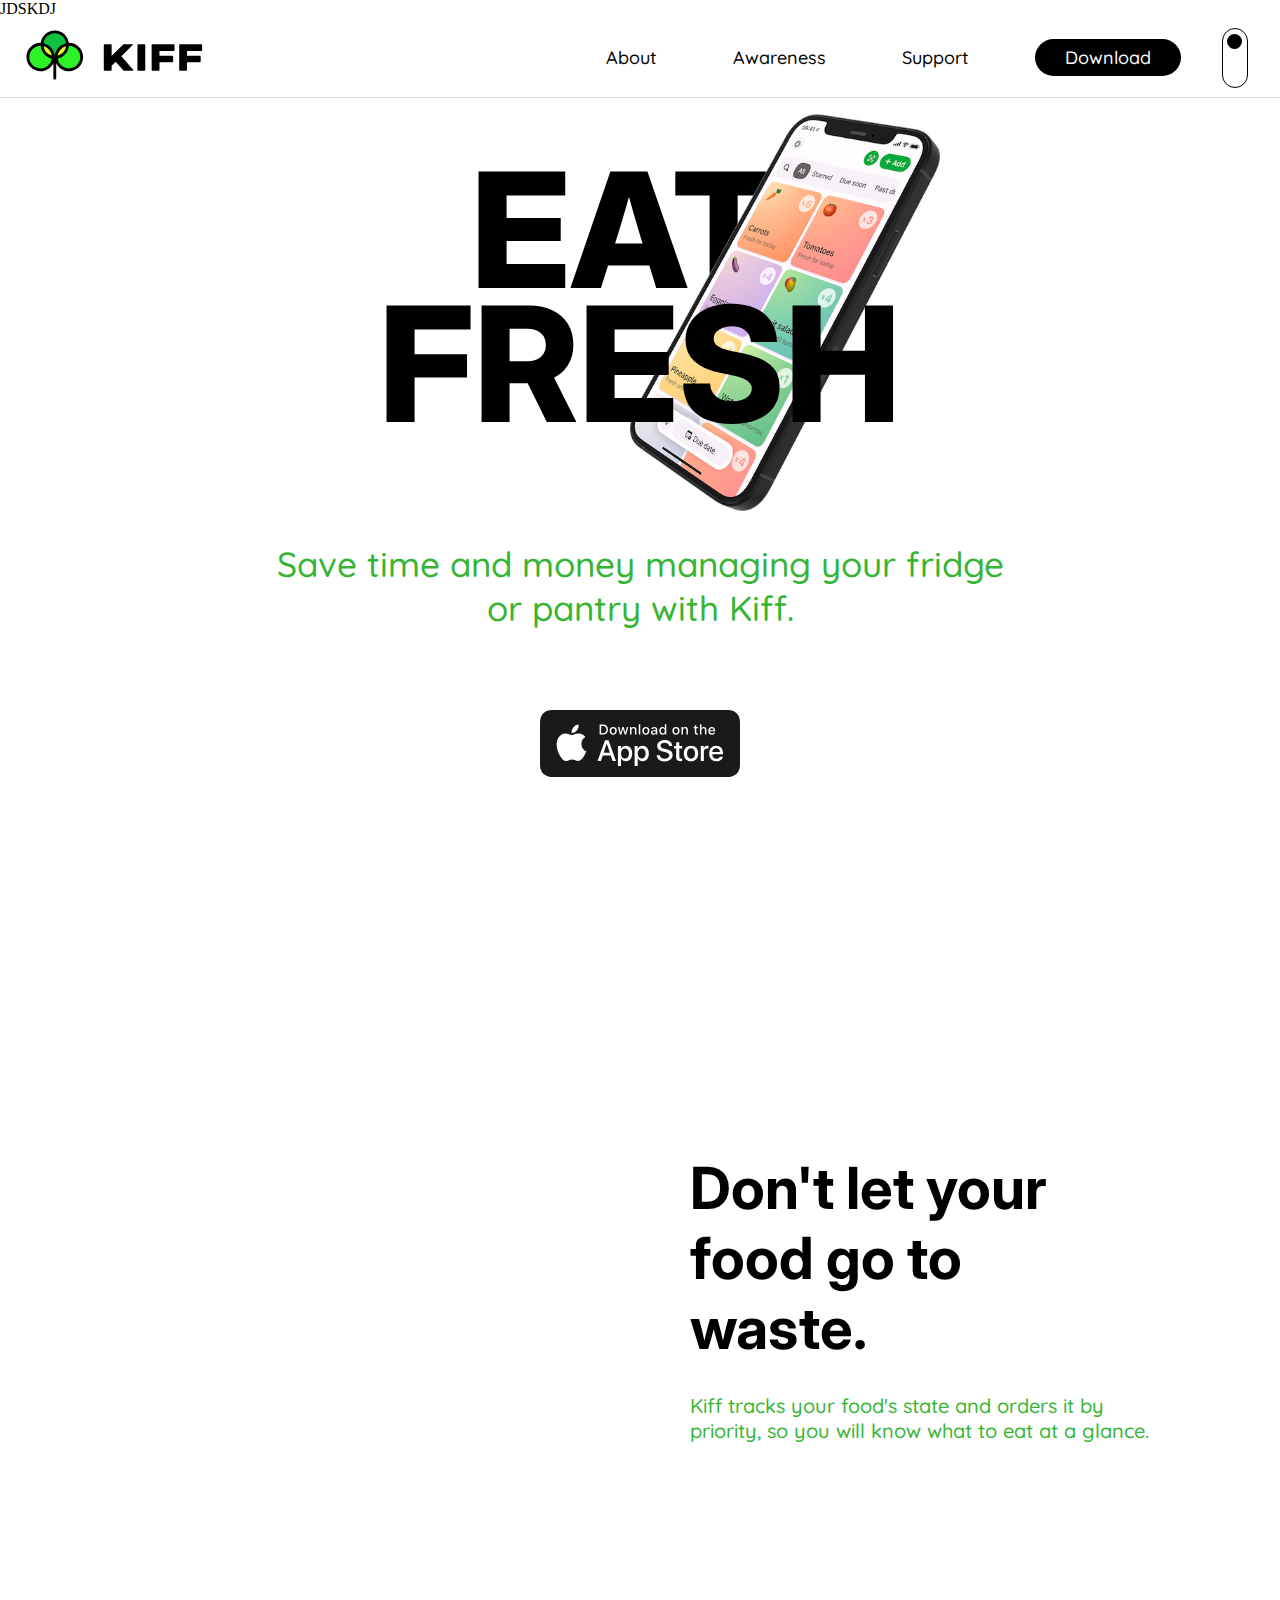
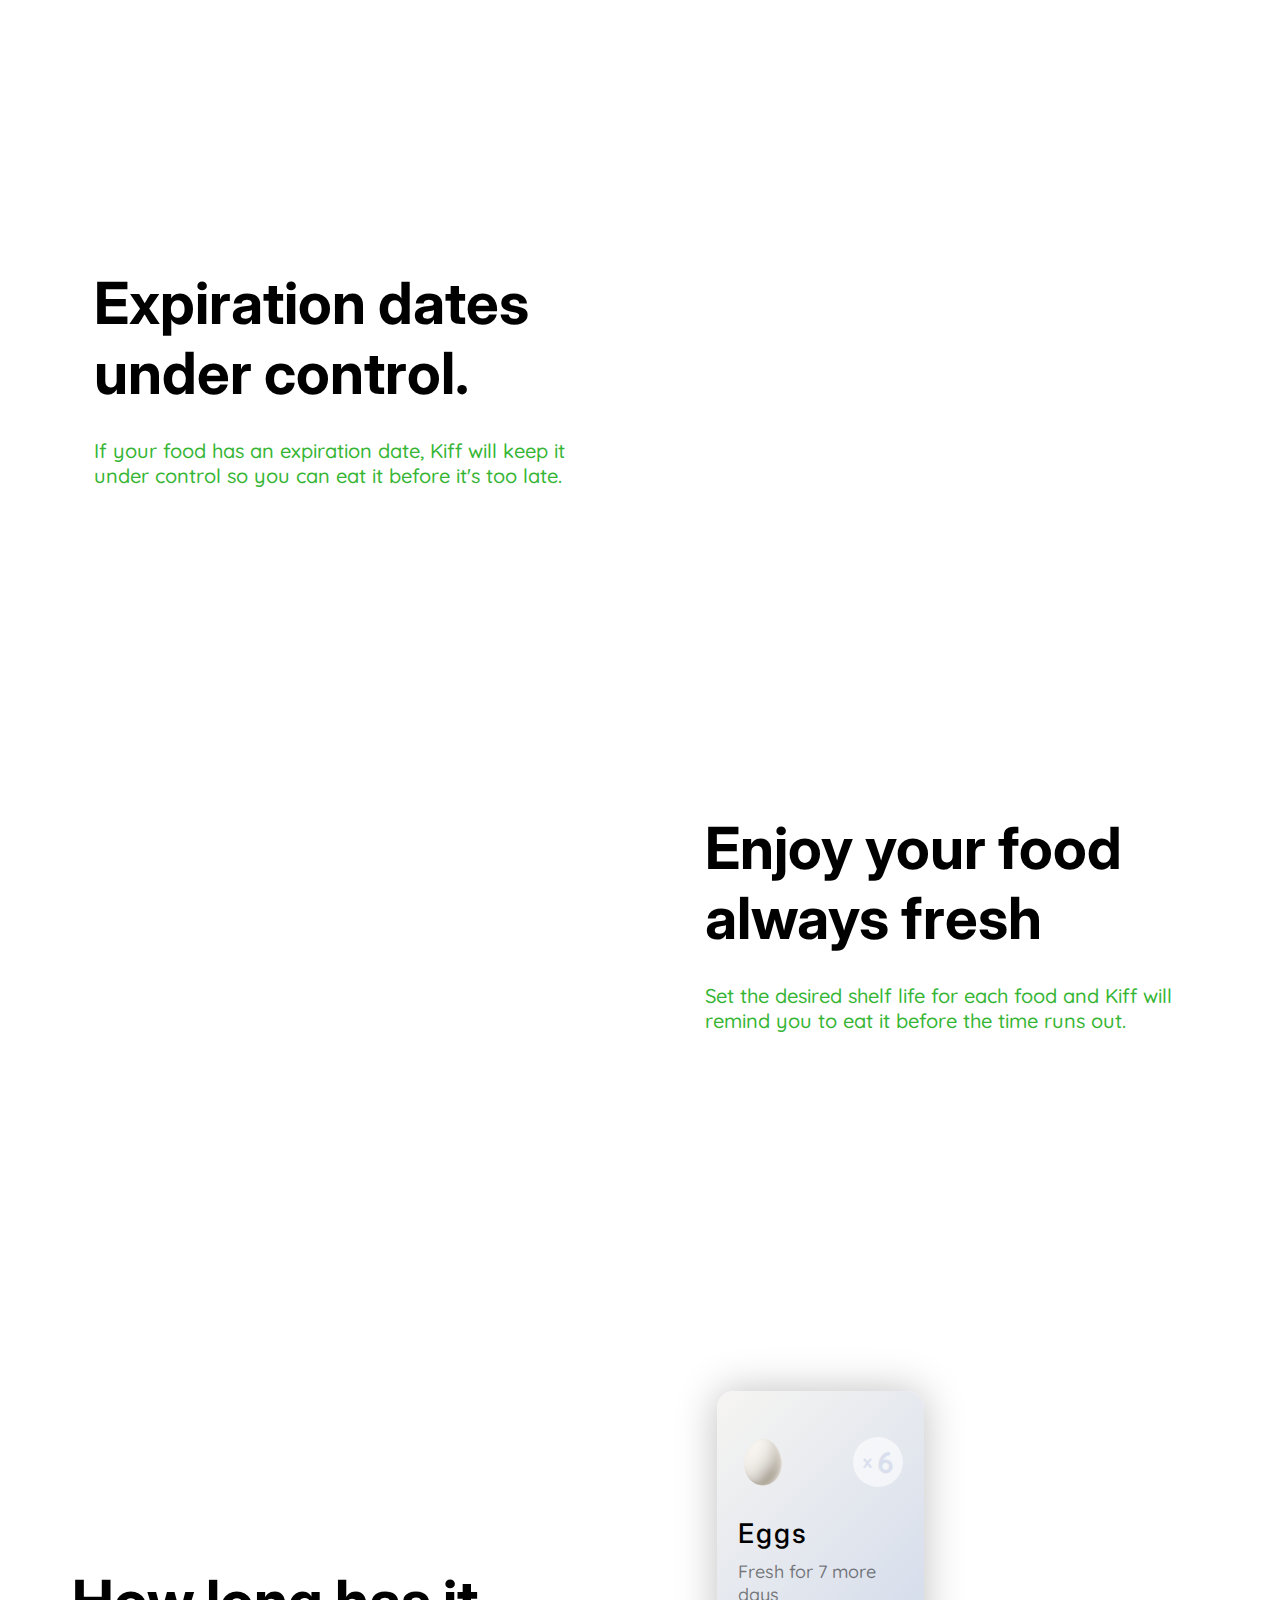
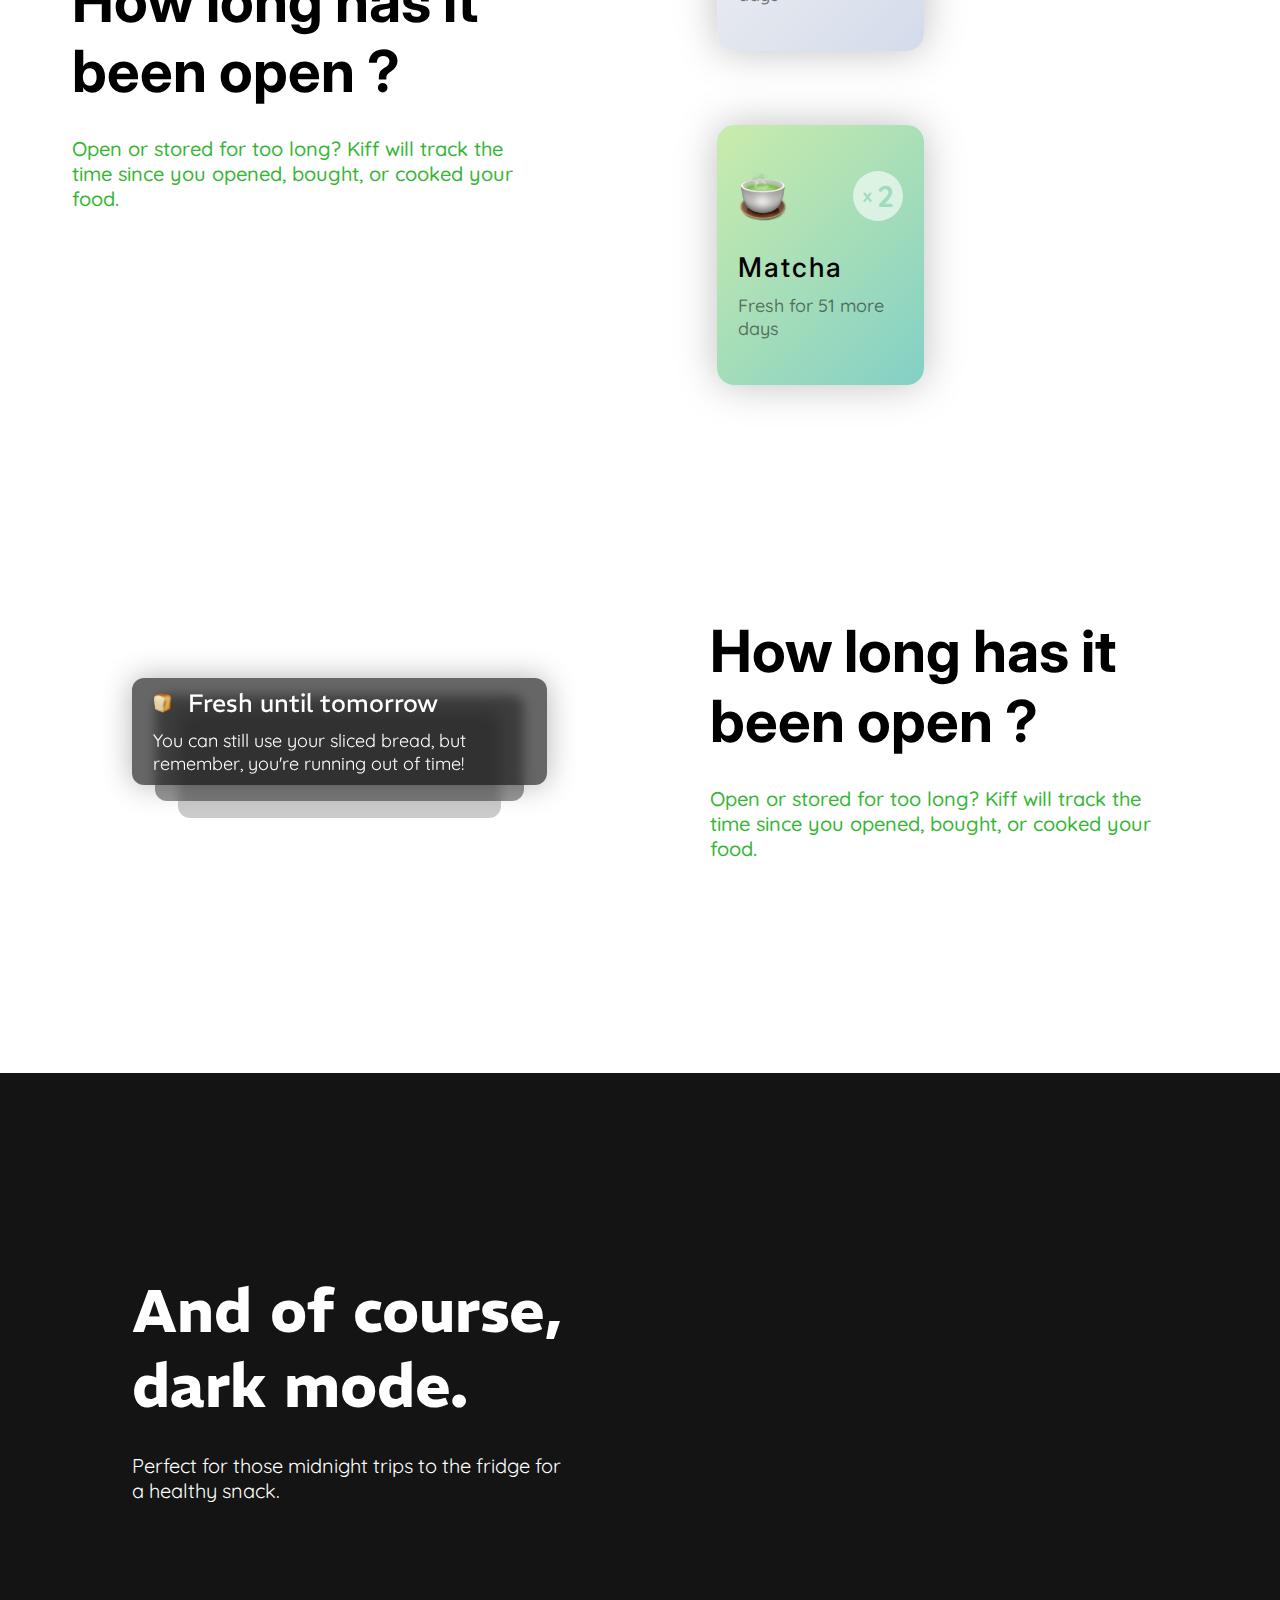
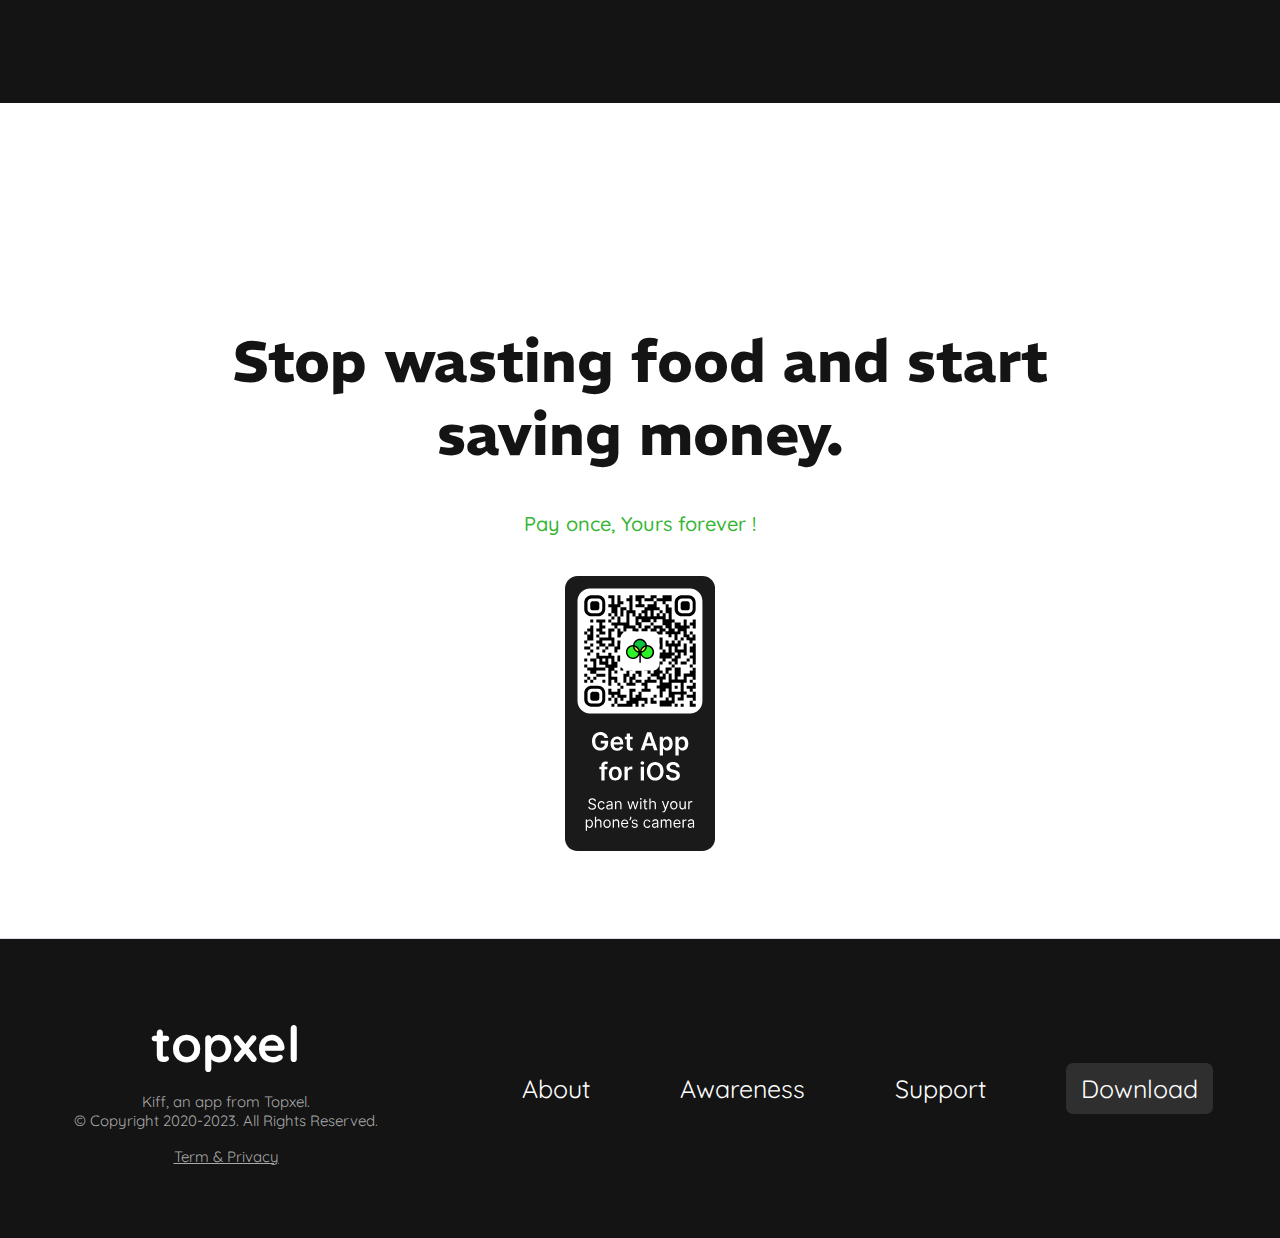
==== commit 31d12723: "ajout de text test" ====
--- a/index.html
+++ b/index.html
@@ -18,7 +18,7 @@
     <!-- Activer les CSS Media Queries -->
     <meta name="viewport" content="width=device-width, initial-scale=1.0, maximum-scale=1.0" />
 </head>
-
+<p>JDSKDJ</p>
 <body>
 
     <section class="section1">
--- a/stylesheet.css
+++ b/stylesheet.css
@@ -39,7 +39,6 @@
   z-index: 3;
   top: 2%;
   align-items: center;
-  border: 1px solid red;
 
 @media only screen and (max-width: 768px) {
   width: 100%;
@@ -58,7 +57,6 @@
   z-index: 2;
   border-bottom: 1px solid #d9dfed;
   transition: background-color 1s ease-in-out;
-  border: 2px solid magenta;
 
   @media only screen and (max-width: 768px) {
     padding: 0.5em 2em;
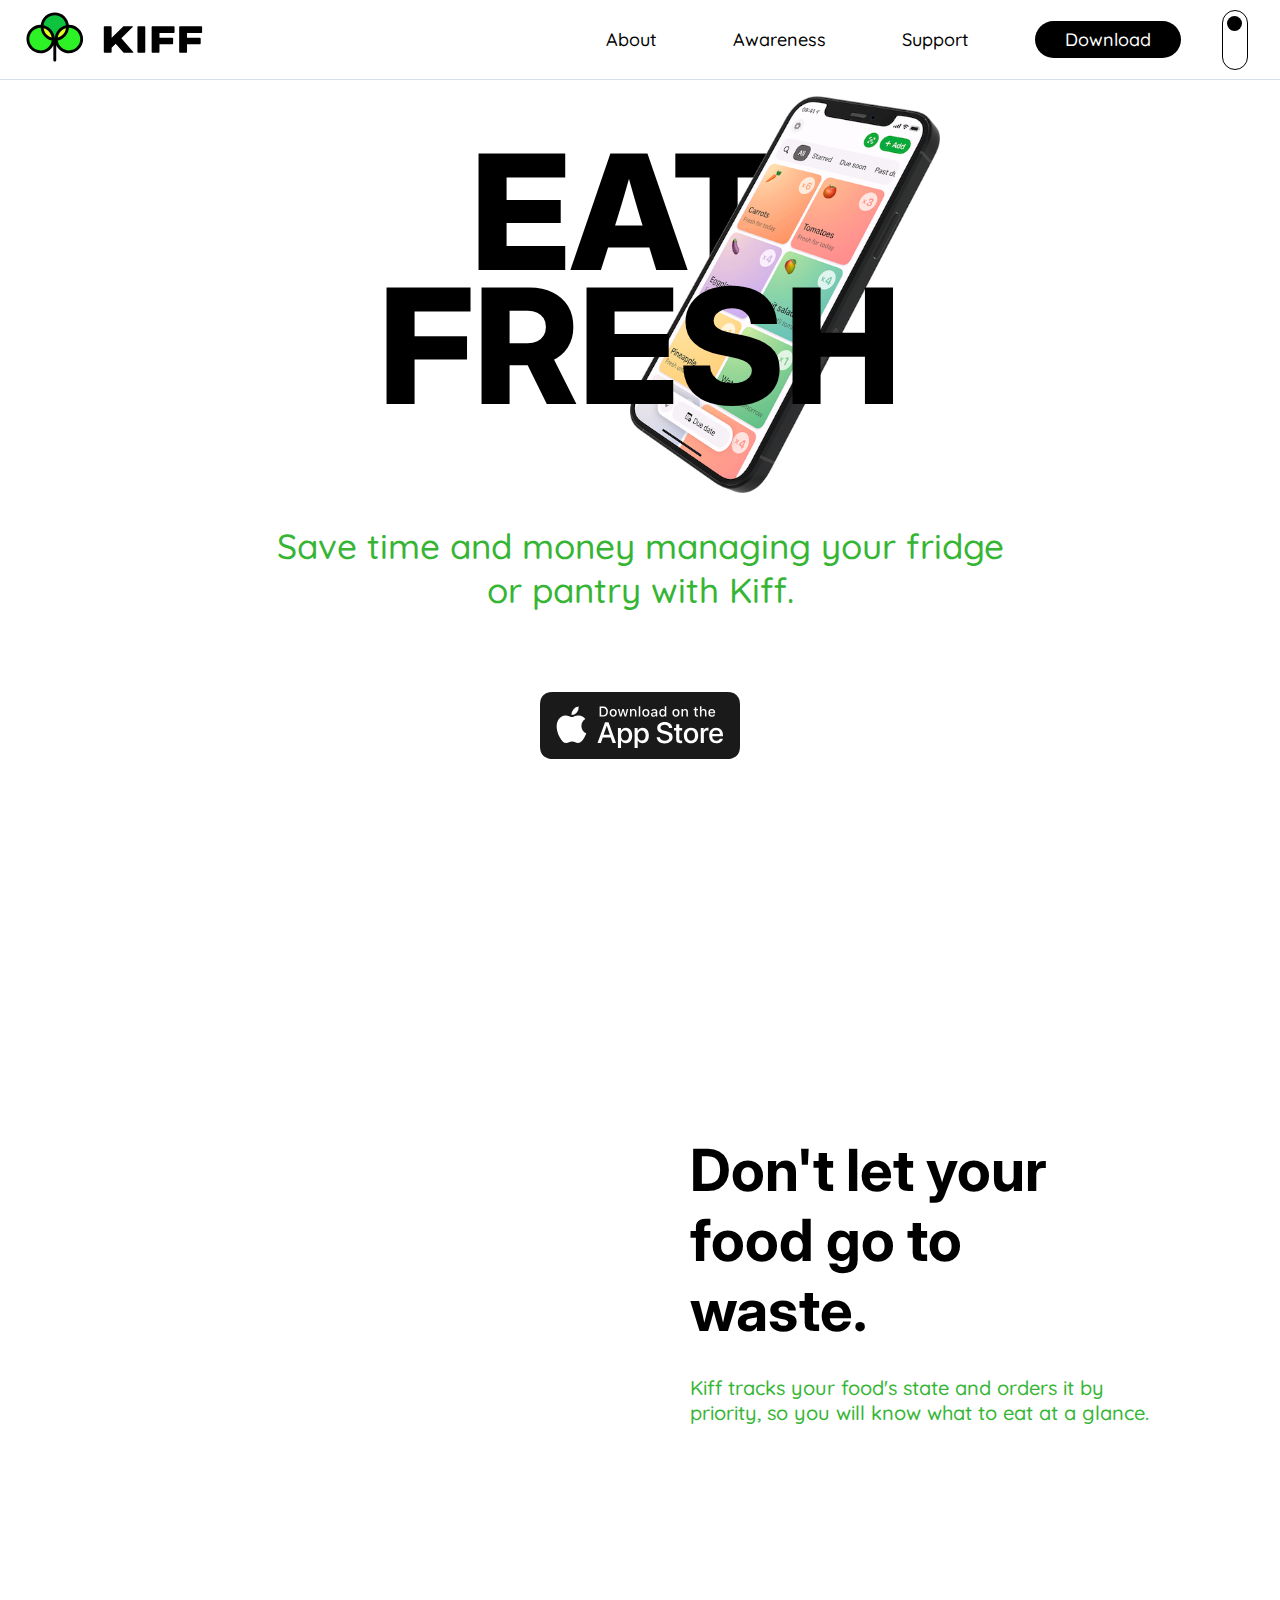
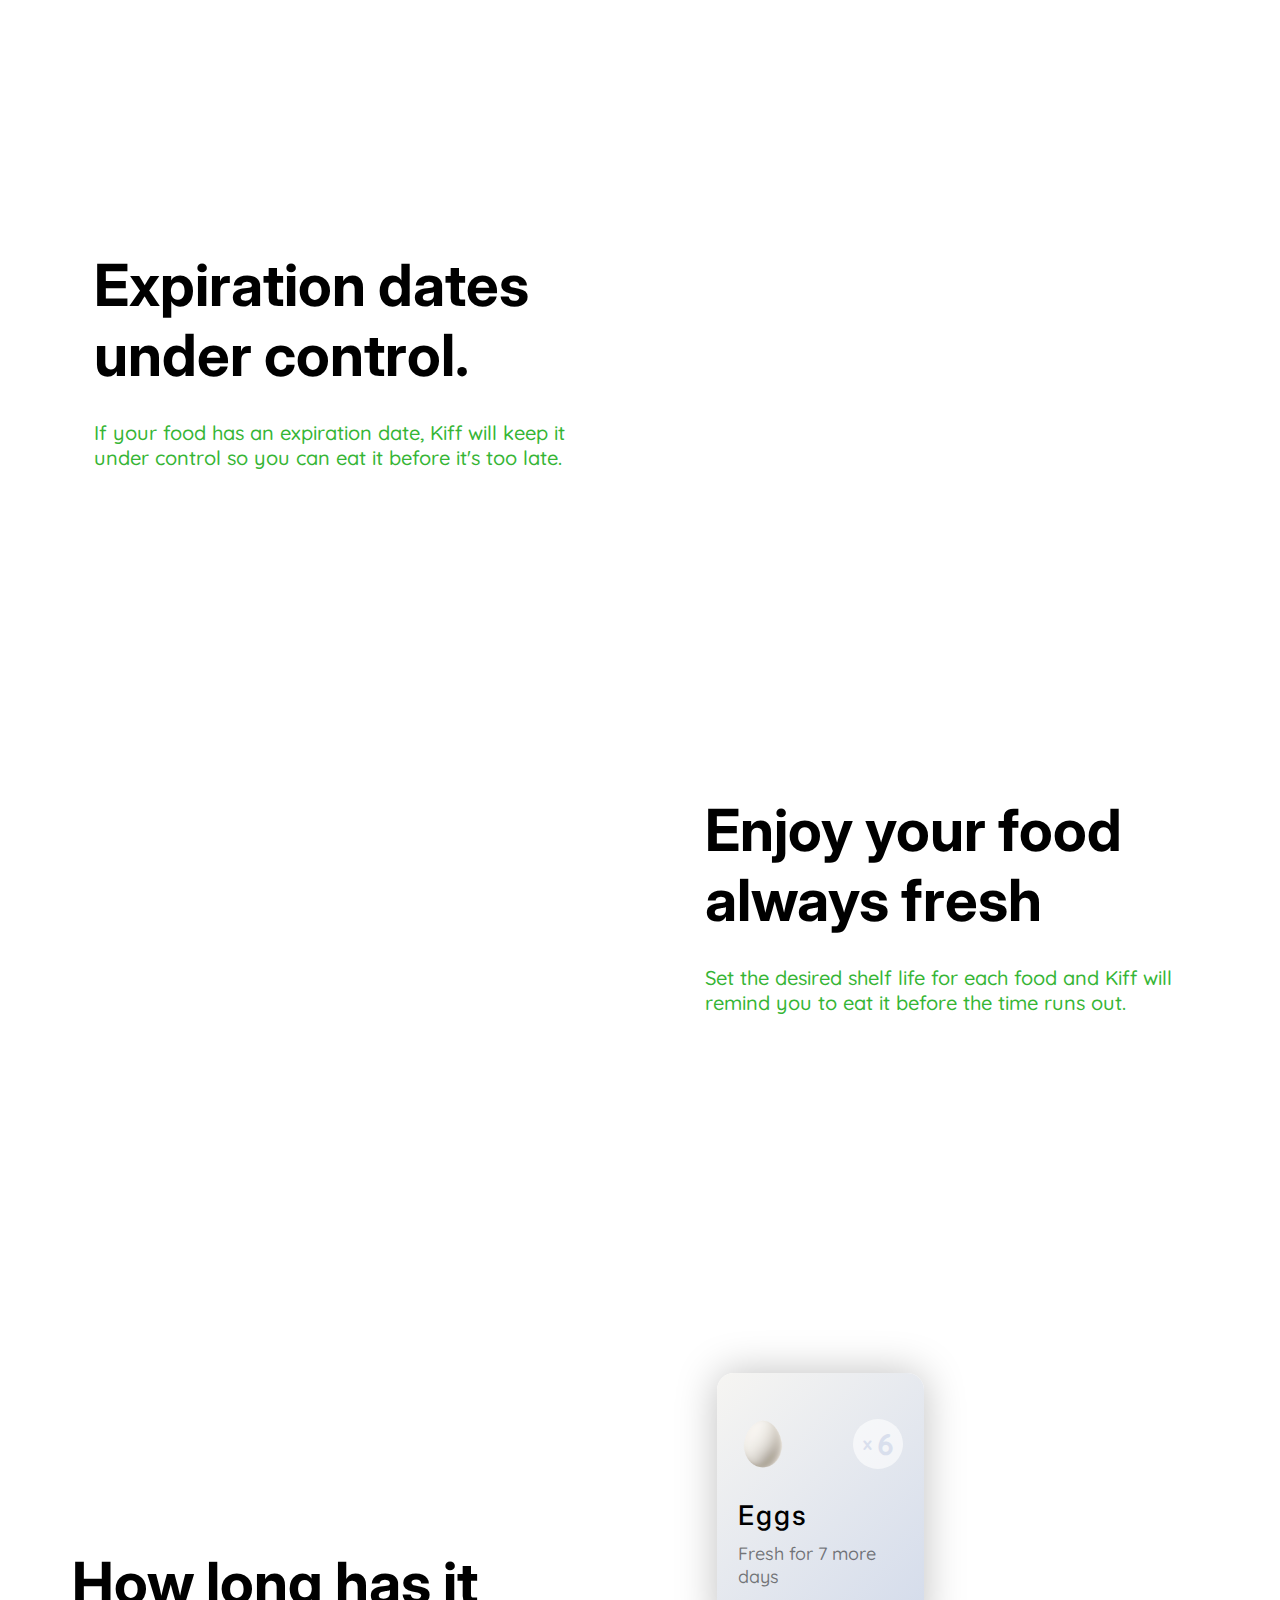
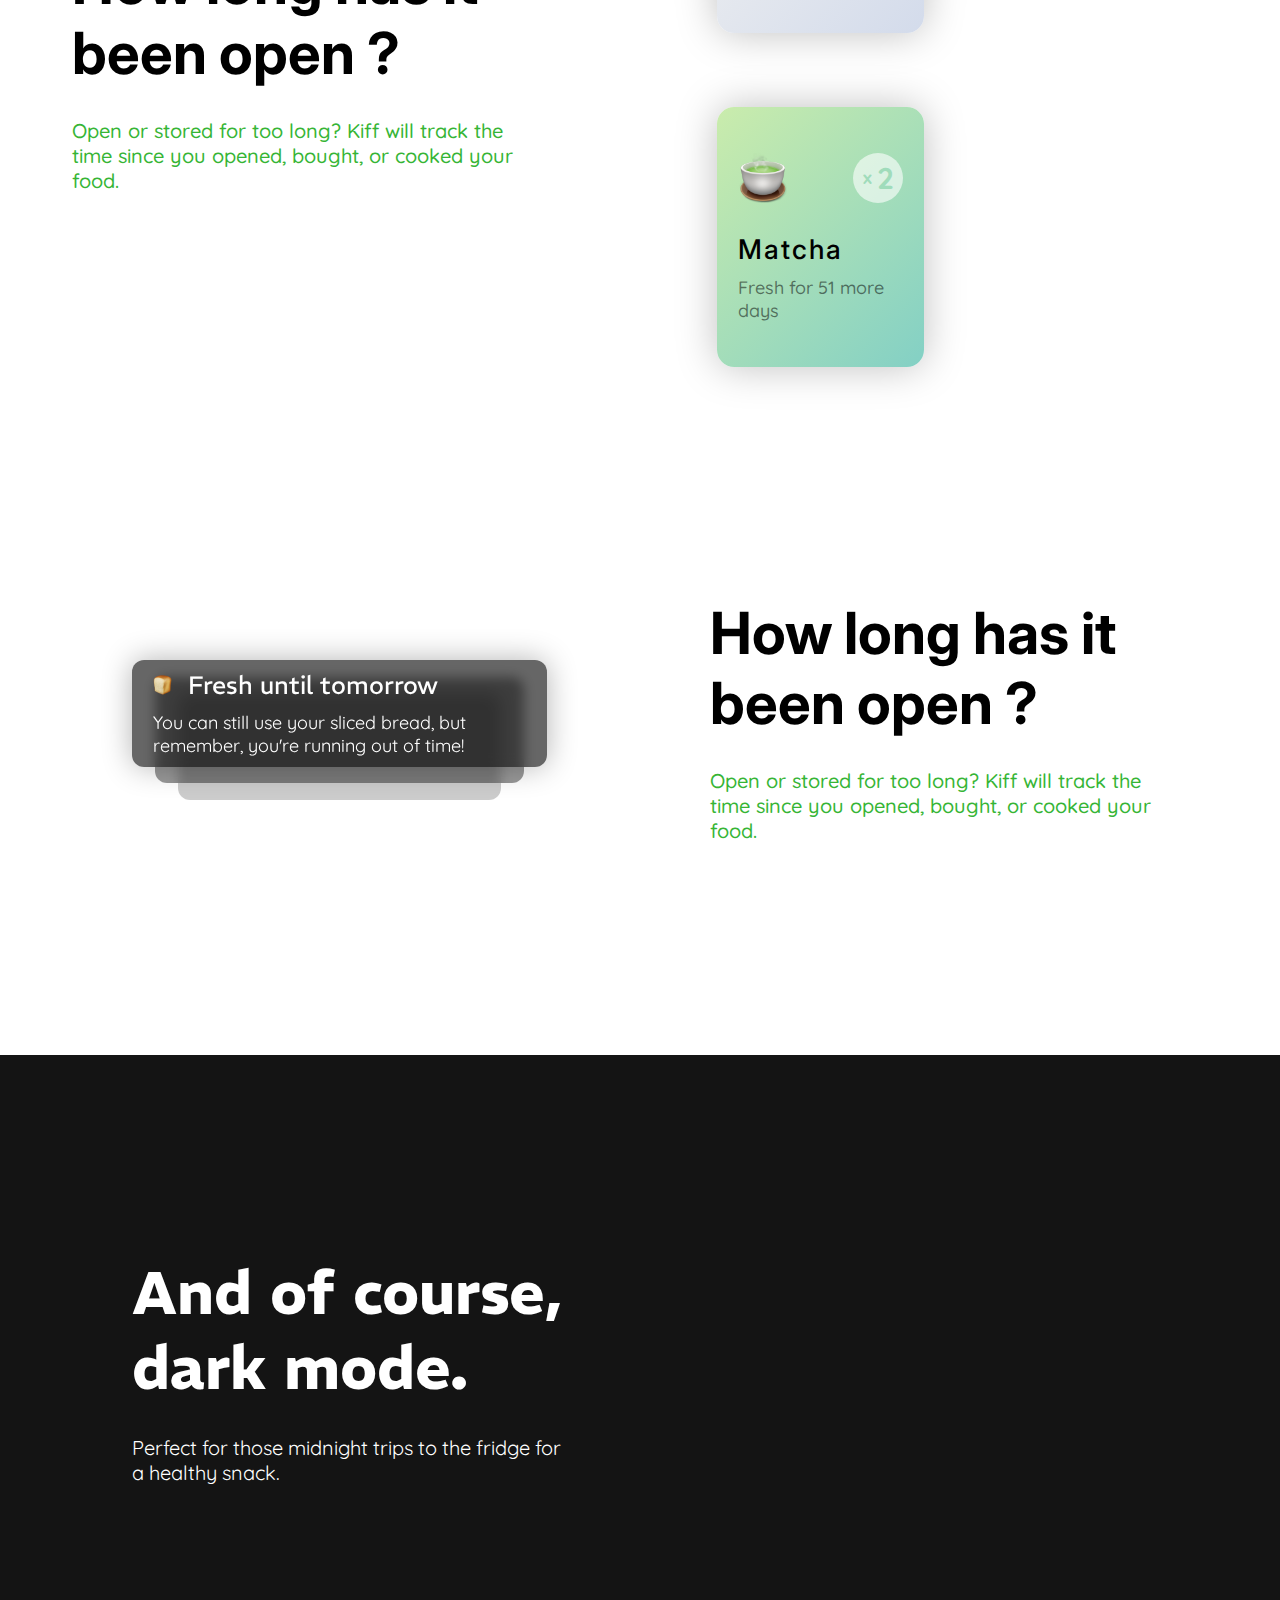
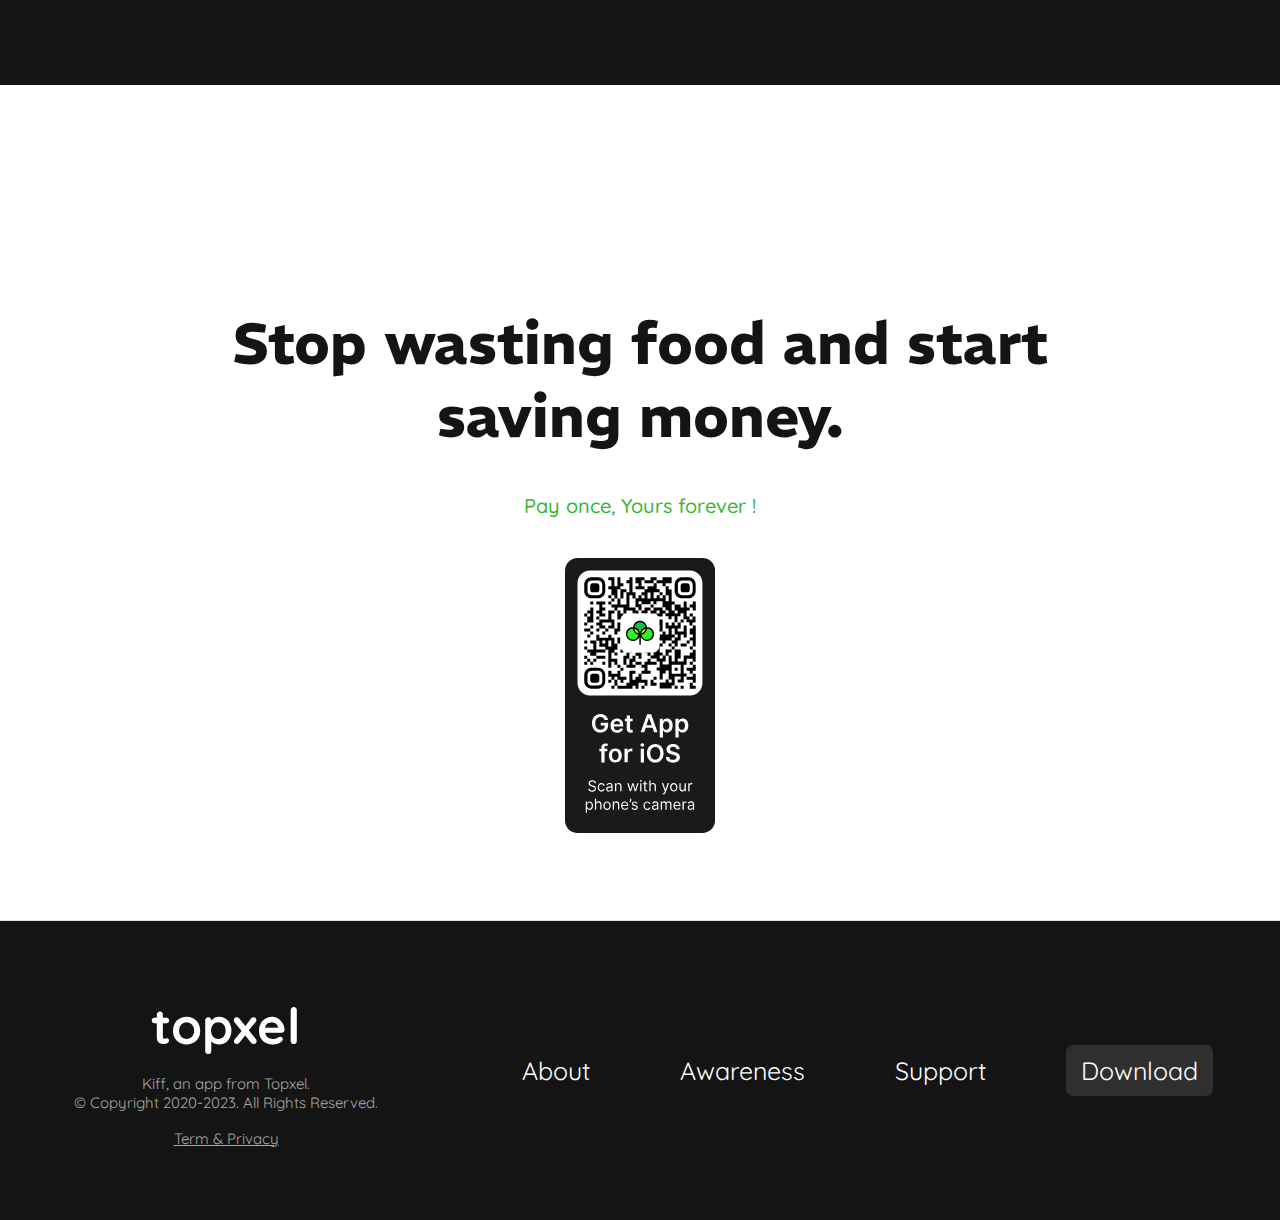
==== commit 9804baf6: "remove test texte" ====
--- a/index.html
+++ b/index.html
@@ -18,7 +18,7 @@
     <!-- Activer les CSS Media Queries -->
     <meta name="viewport" content="width=device-width, initial-scale=1.0, maximum-scale=1.0" />
 </head>
-<p>JDSKDJ</p>
+
 <body>
 
     <section class="section1">
